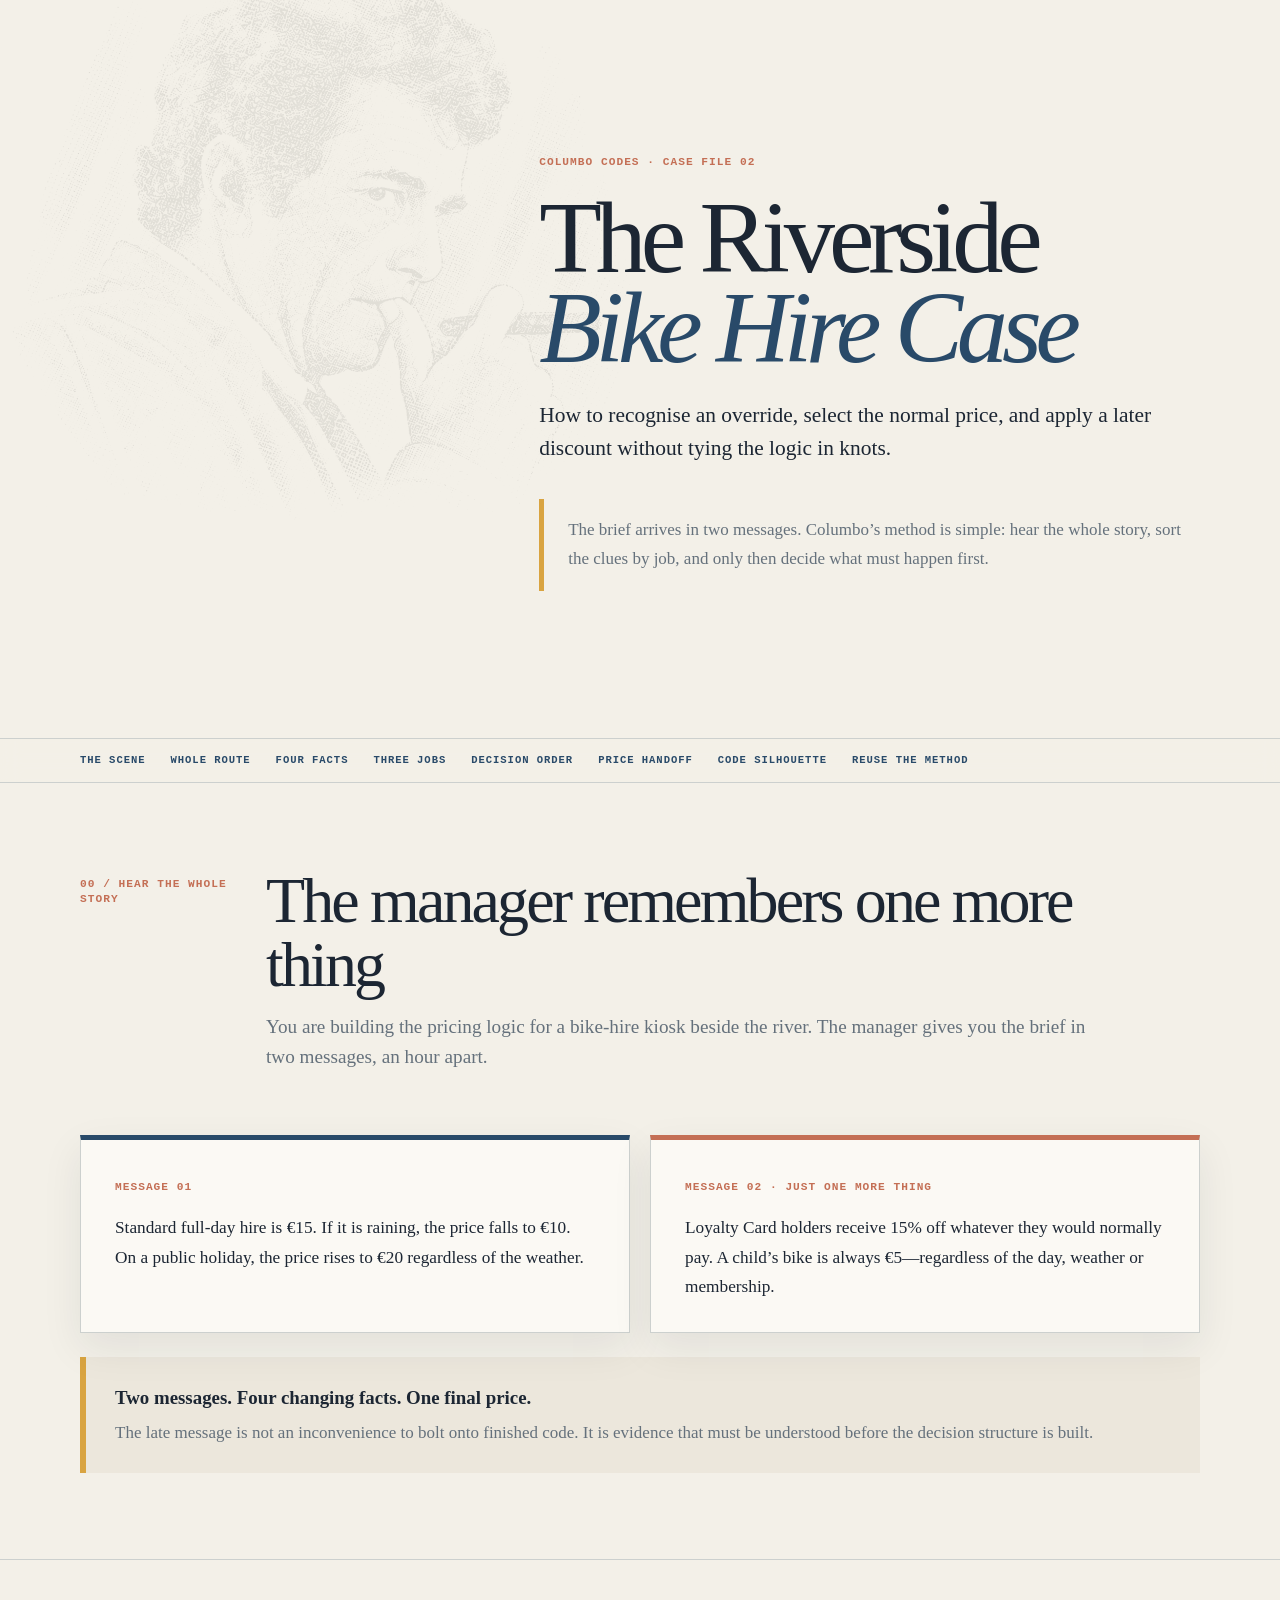
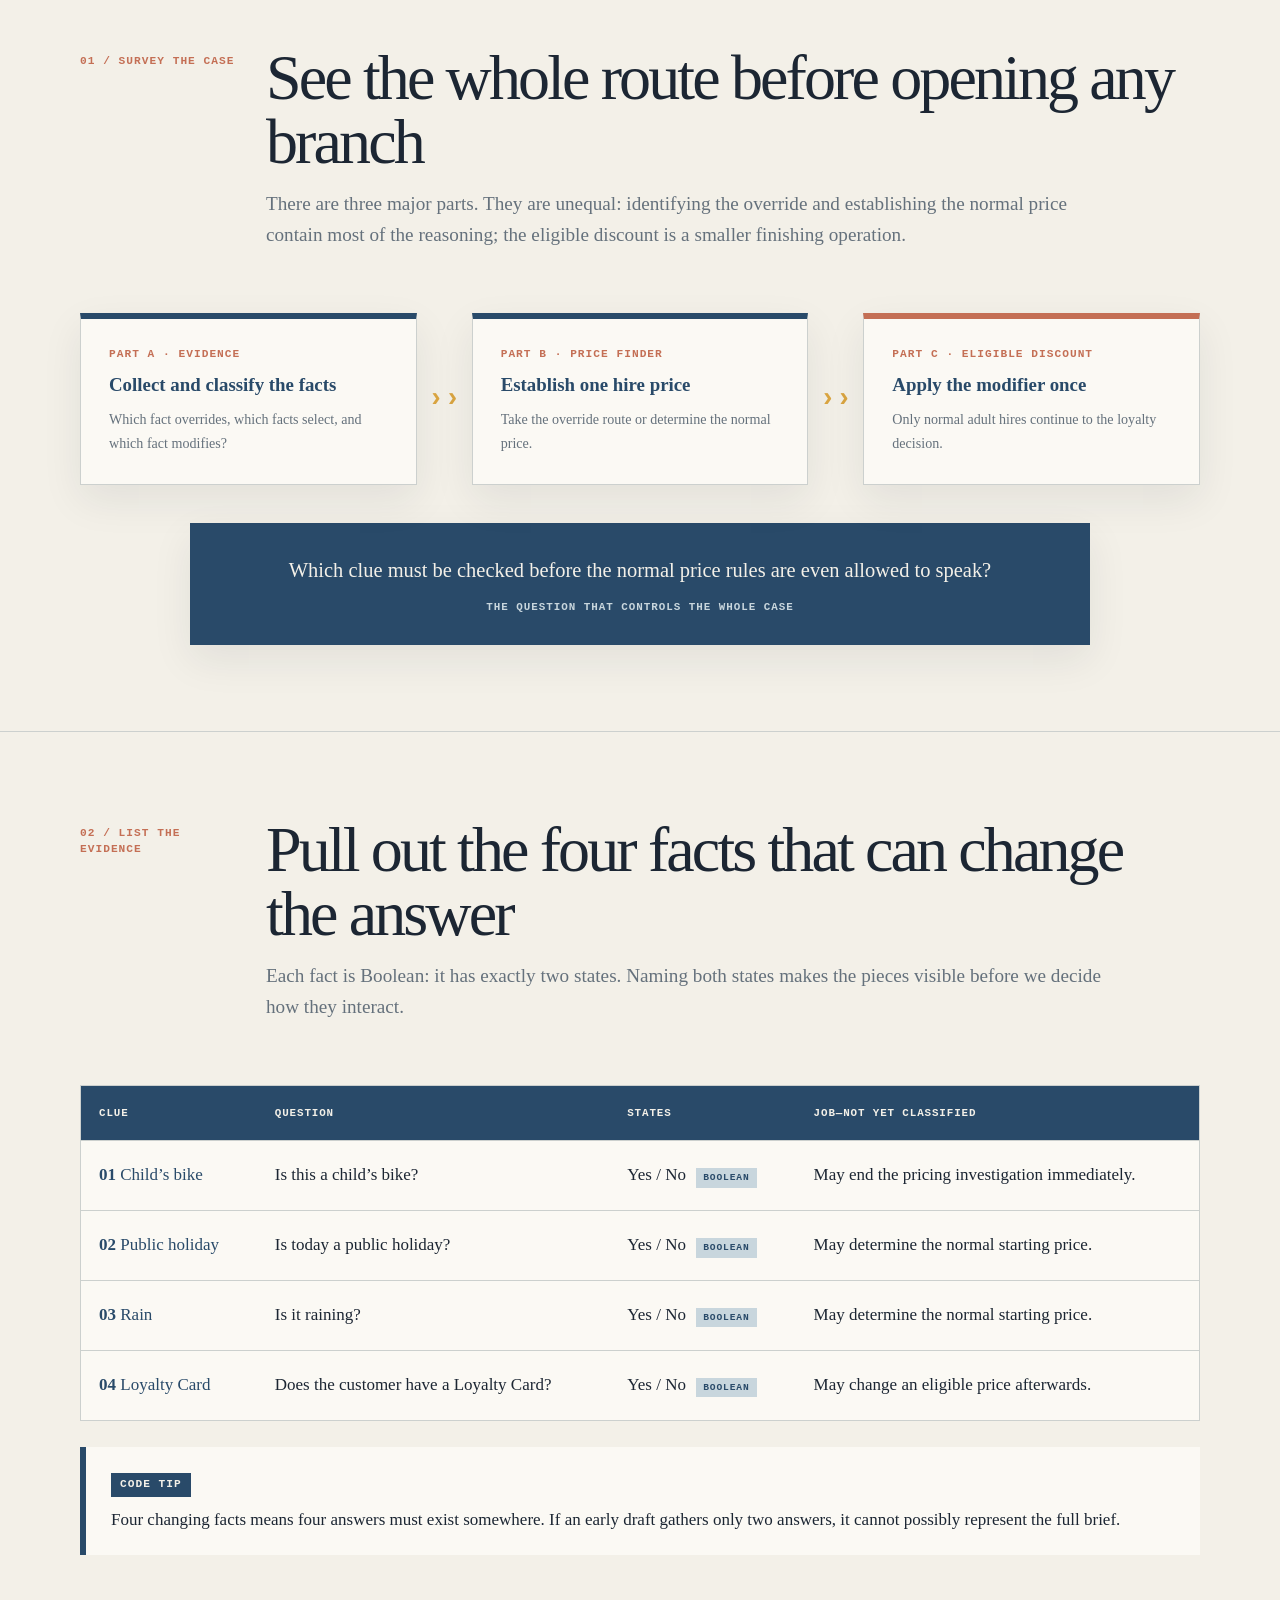
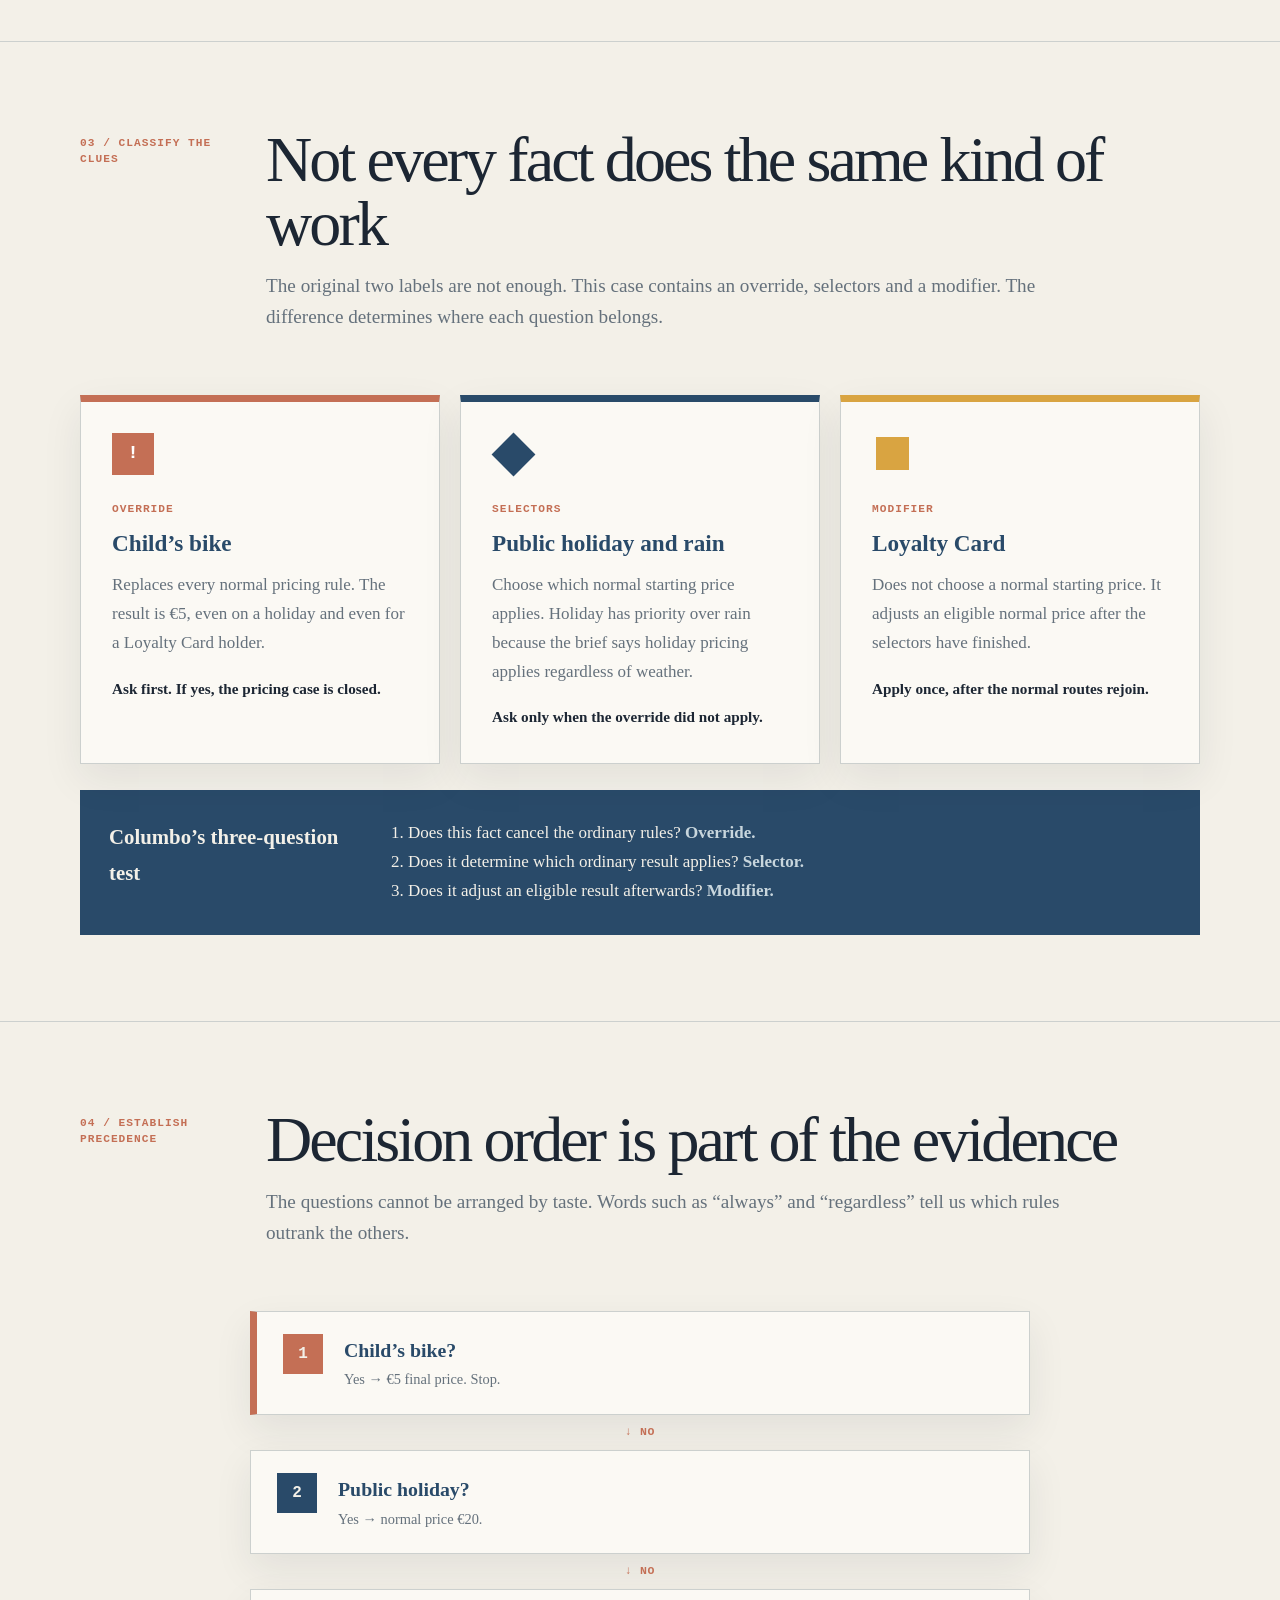
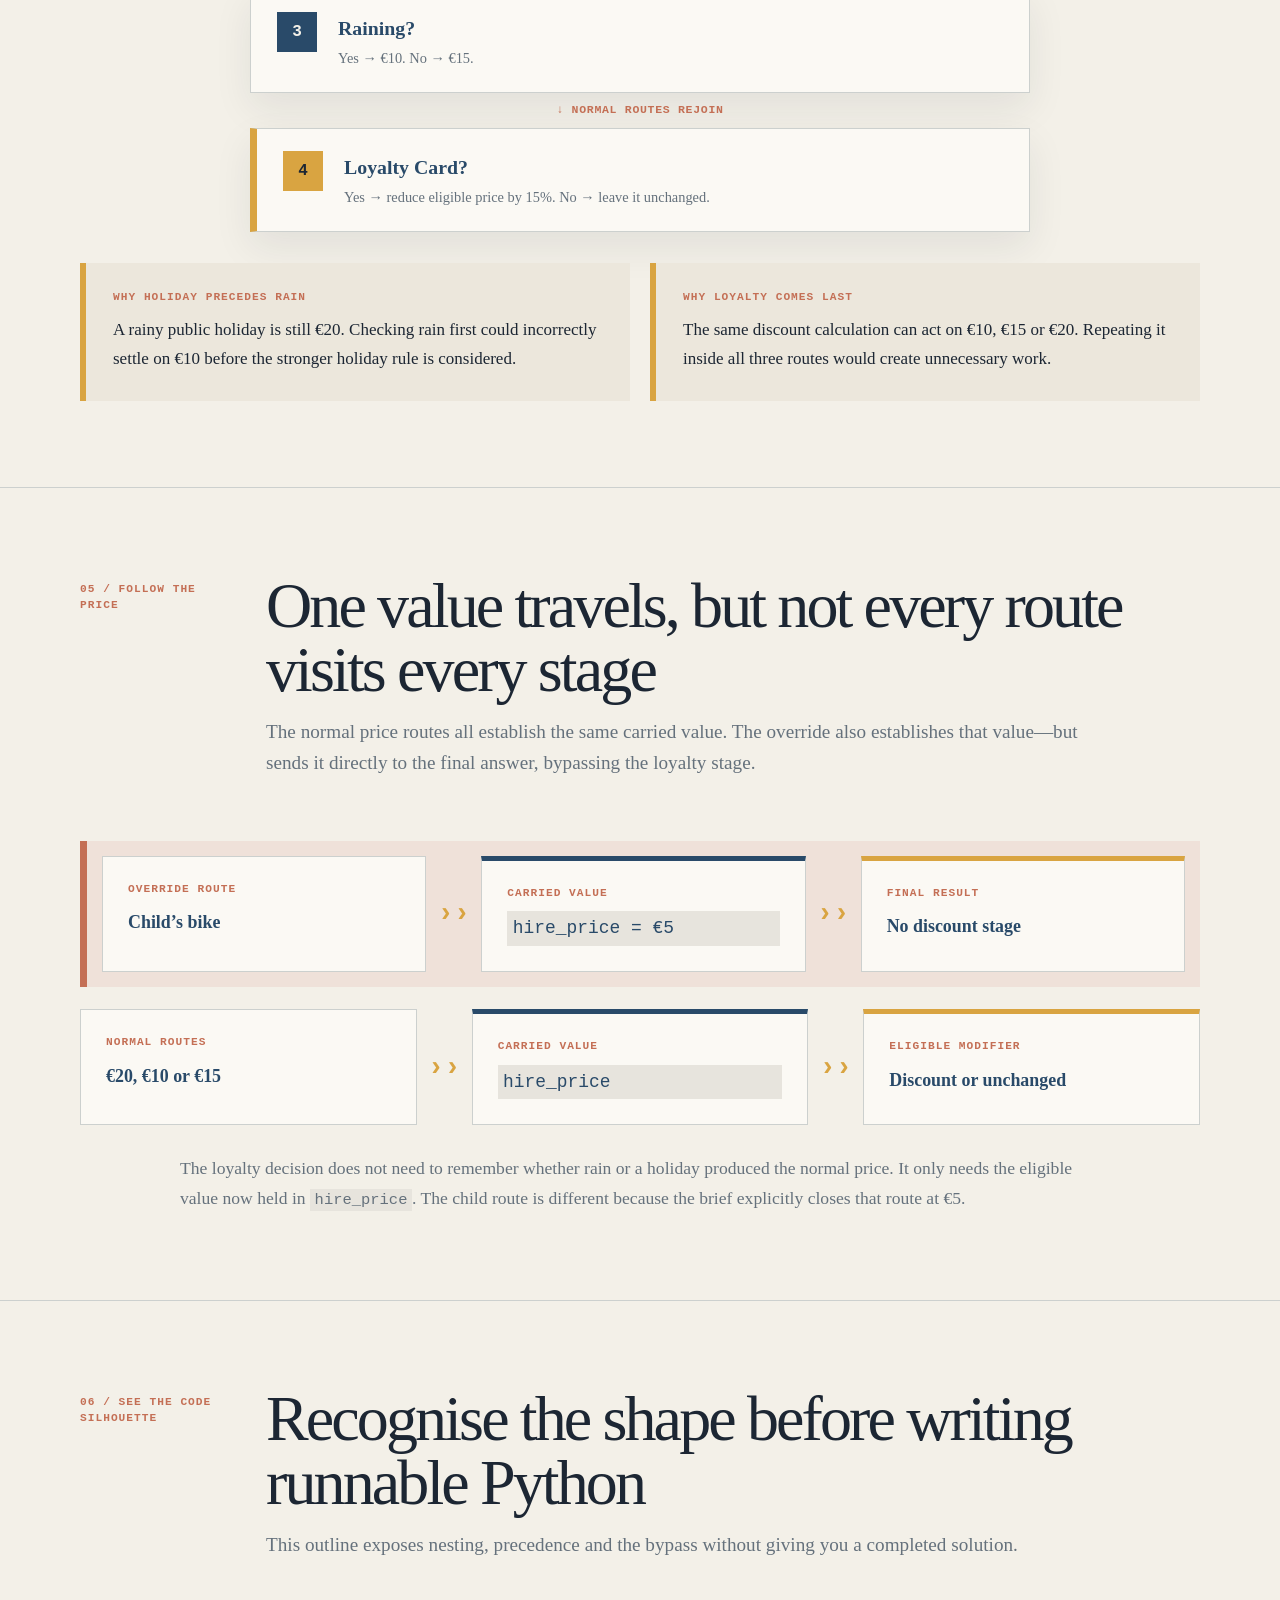
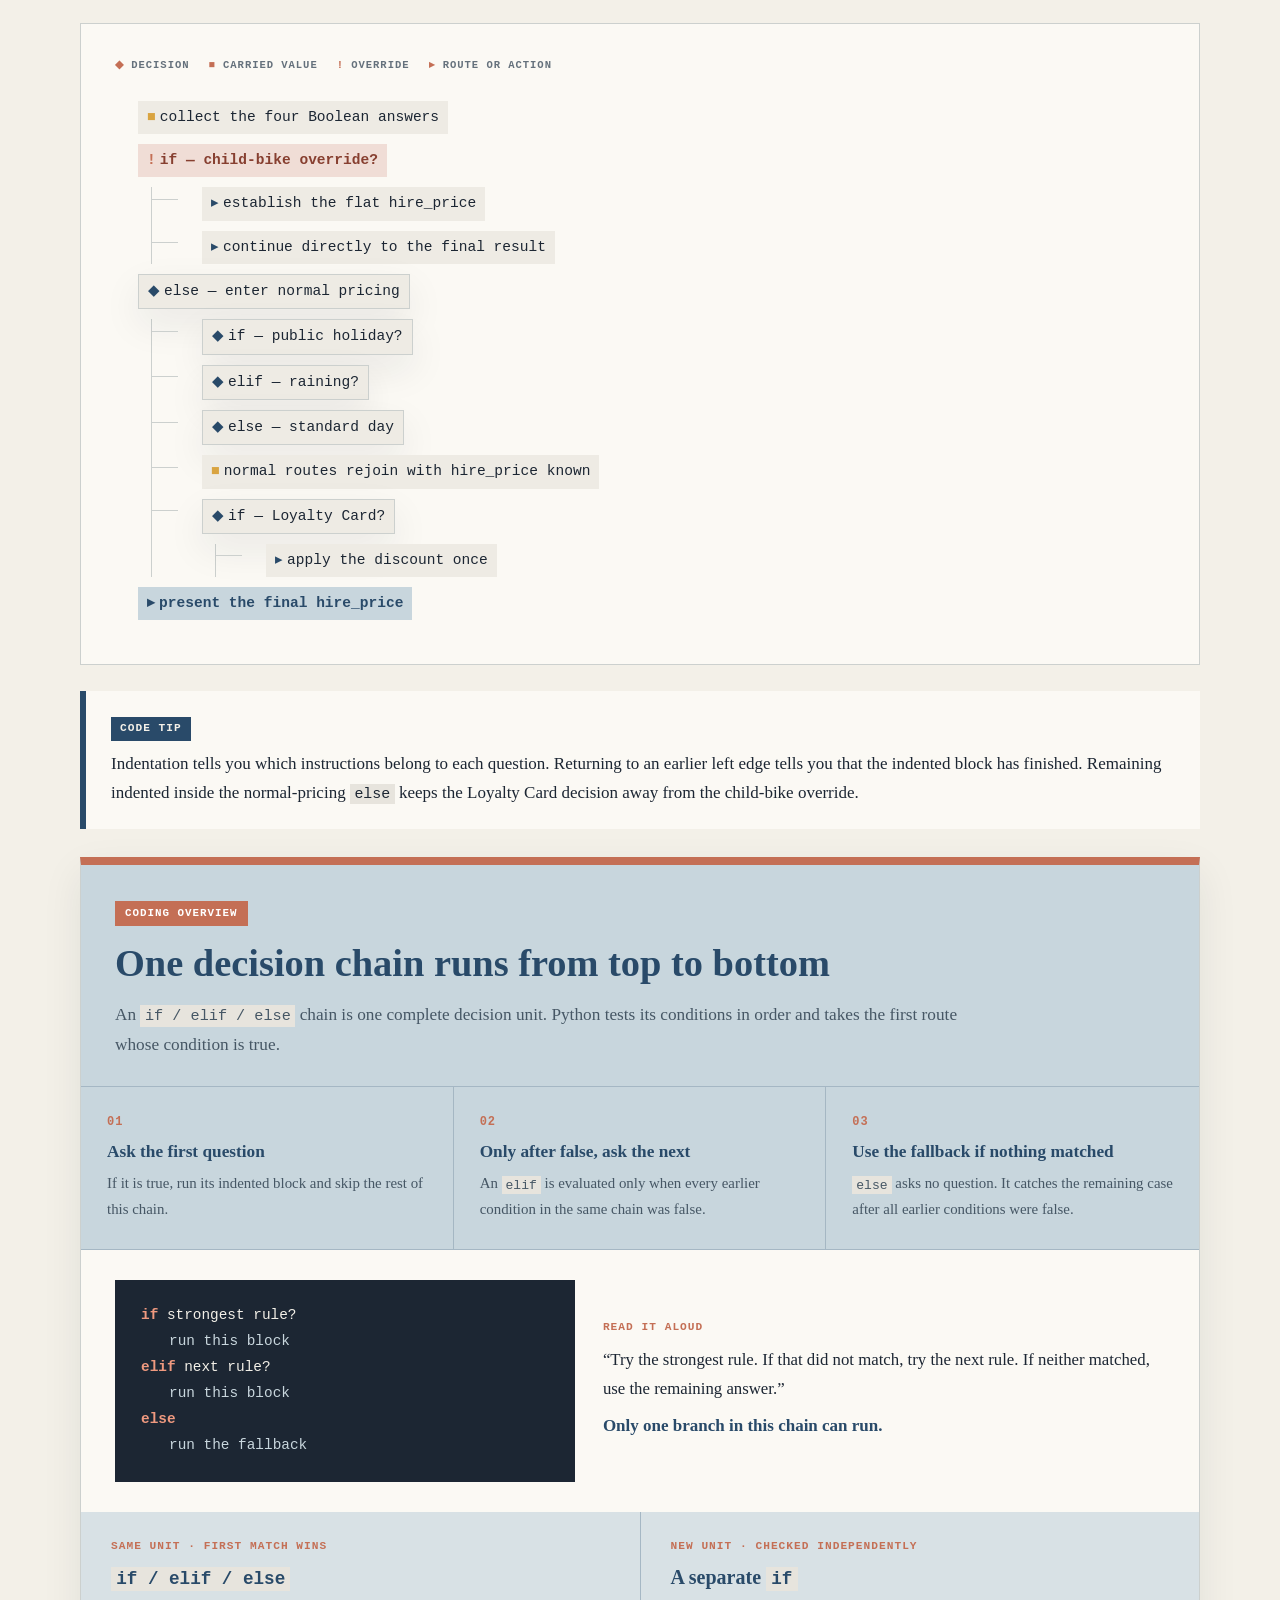
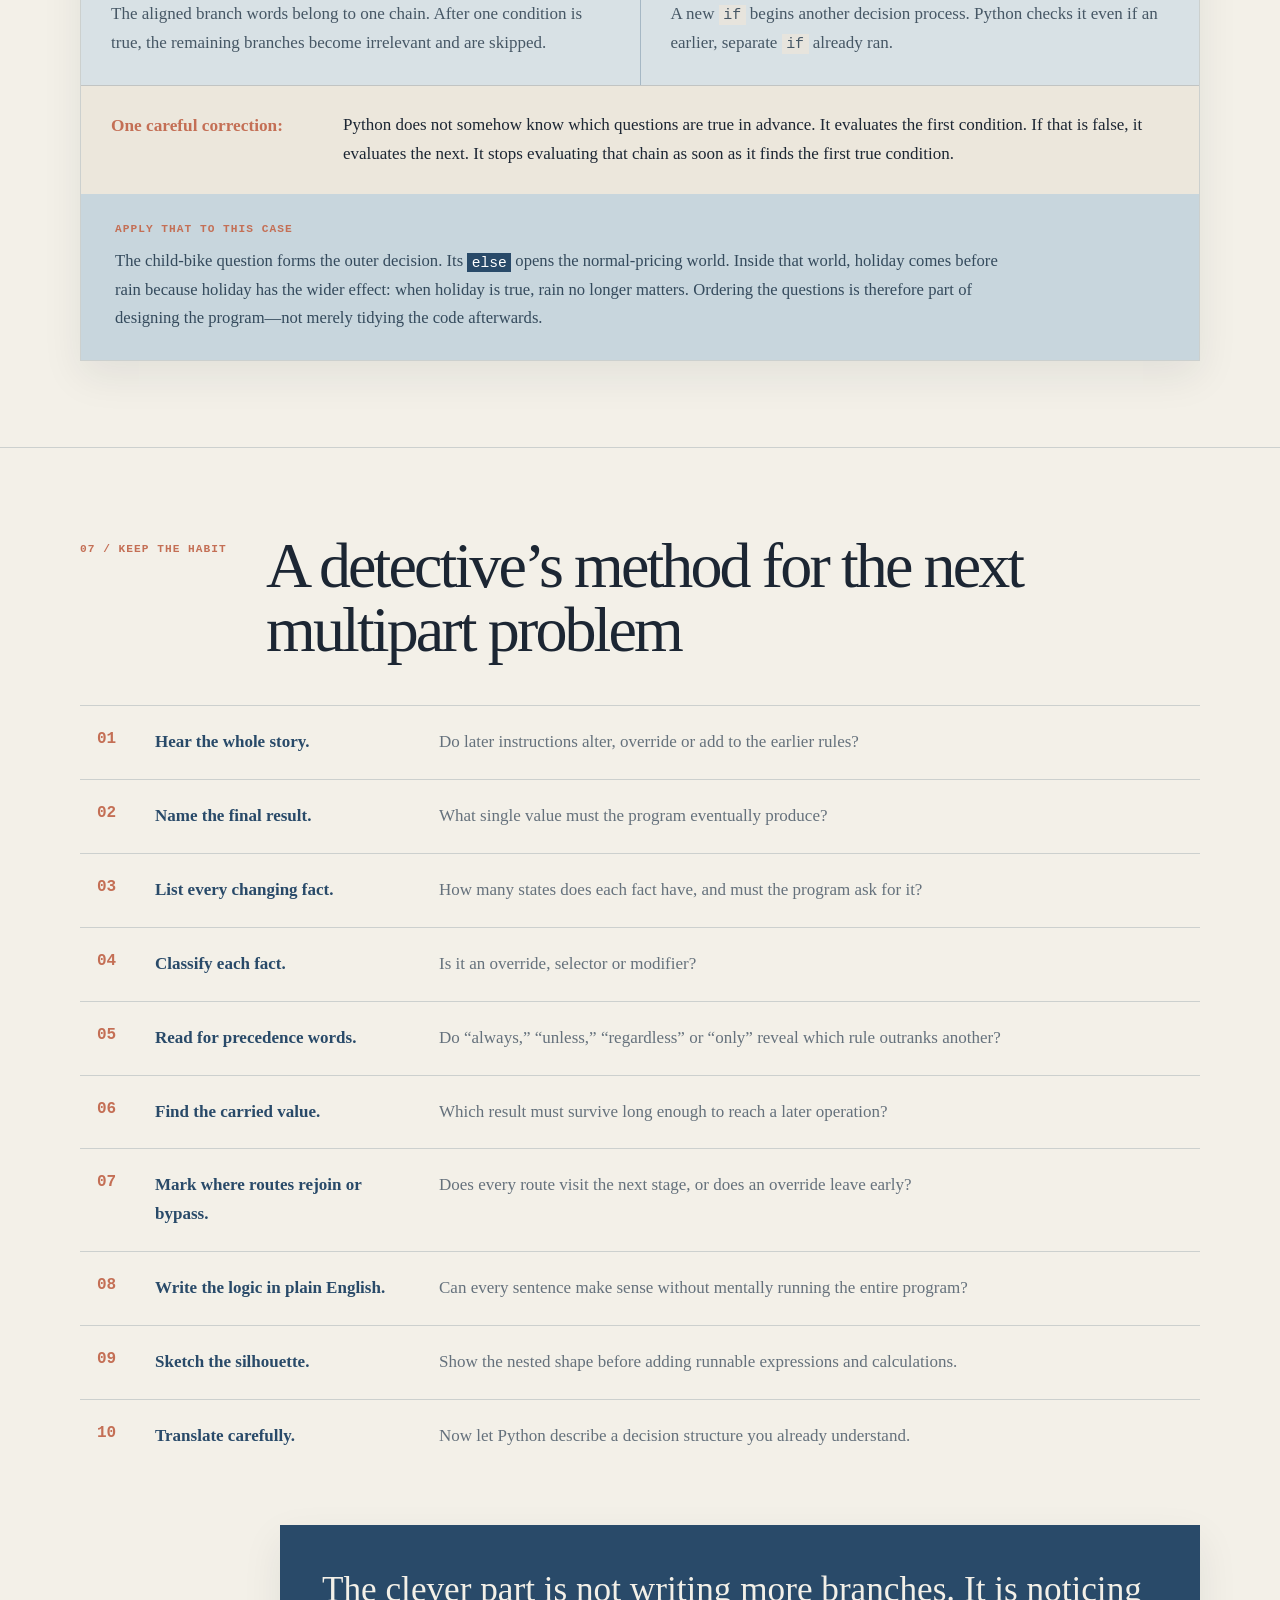
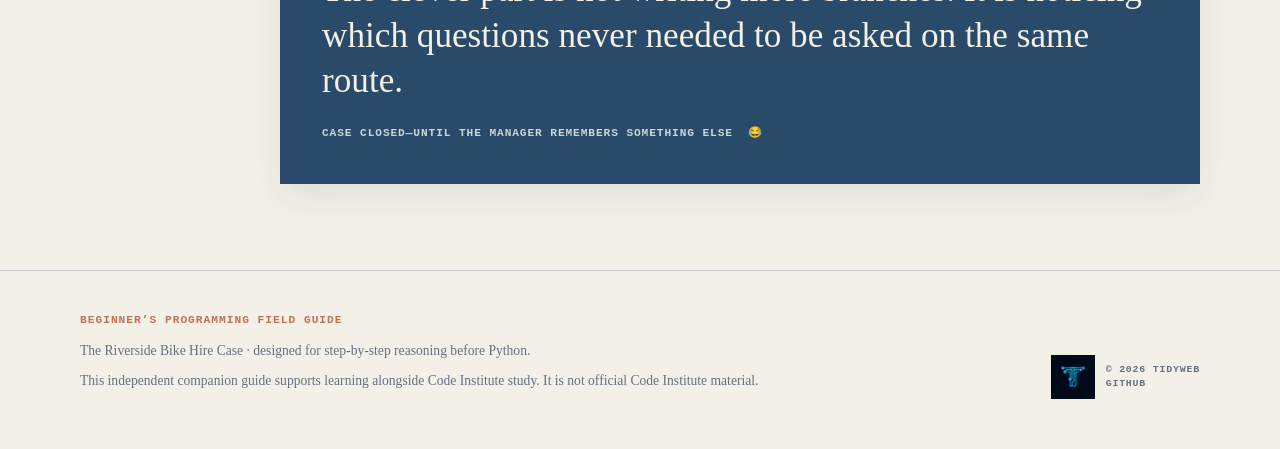
==== Bike Hire Detective Guide.html @ c90646a5 "Add Columbo Codes casebook hub and second case file" ====
<!doctype html>
<html lang="en">
<head>
  <meta charset="utf-8">
  <meta name="viewport" content="width=device-width, initial-scale=1">
  <meta name="description" content="A beginner's detective guide to planning multipart Python decisions before writing code.">
  <title>The Riverside Bike Hire Case — A Detective's Method</title>
  <link rel="stylesheet" href="assets/bike-hire-detective-guide/styles.css?v=20260717-173959">
</head>
<body>
<header class="hero">
  <a class="columbo-home" href="index.html" aria-label="Return to the Columbo Codes home page">
    <img class="columbo-watermark" src="assets/bike-hire-detective-guide/columbo-watermark.png" alt="">
  </a>
  <div class="shell hero-grid">
    <div class="hero-space" aria-hidden="true"></div>
    <div class="hero-copy">
      <div class="eyebrow">Columbo Codes · Case File 02</div>
      <h1>The Riverside <em>Bike Hire Case</em></h1>
      <p class="dek">How to recognise an override, select the normal price, and apply a later discount without tying the logic in knots.</p>
      <p class="hero-note">The brief arrives in two messages. Columbo’s method is simple: hear the whole story, sort the clues by job, and only then decide what must happen first.</p>
    </div>
  </div>
</header>

<nav class="case-nav" aria-label="Guide sections">
  <div class="shell">
    <a href="#scene">The scene</a>
    <a href="#route">Whole route</a>
    <a href="#facts">Four facts</a>
    <a href="#roles">Three jobs</a>
    <a href="#order">Decision order</a>
    <a href="#handoff">Price handoff</a>
    <a href="#silhouette">Code silhouette</a>
    <a href="#method">Reuse the method</a>
  </div>
</nav>

<main>
  <section class="section" id="scene">
    <div class="shell">
      <div class="section-head">
        <div class="kicker">00 / Hear the whole story</div>
        <div>
          <h2>The manager remembers one more thing</h2>
          <p class="lead">You are building the pricing logic for a bike-hire kiosk beside the river. The manager gives you the brief in two messages, an hour apart.</p>
        </div>
      </div>

      <div class="messages">
        <article class="message">
          <span class="message-number">Message 01</span>
          <p>Standard full-day hire is €15. If it is raining, the price falls to €10. On a public holiday, the price rises to €20 regardless of the weather.</p>
        </article>
        <article class="message sting">
          <span class="message-number">Message 02 · just one more thing</span>
          <p>Loyalty Card holders receive 15% off whatever they would normally pay. A child’s bike is always €5—regardless of the day, weather or membership.</p>
        </article>
      </div>

      <div class="scene-summary">
        <strong>Two messages. Four changing facts. One final price.</strong>
        <p>The late message is not an inconvenience to bolt onto finished code. It is evidence that must be understood before the decision structure is built.</p>
      </div>
    </div>
  </section>

  <section class="section" id="route">
    <div class="shell">
      <div class="section-head">
        <div class="kicker">01 / Survey the case</div>
        <div>
          <h2>See the whole route before opening any branch</h2>
          <p class="lead">There are three major parts. They are unequal: identifying the override and establishing the normal price contain most of the reasoning; the eligible discount is a smaller finishing operation.</p>
        </div>
      </div>

      <div class="journey" aria-label="Whole bike-hire pricing journey">
        <article>
          <span class="part">Part A · Evidence</span>
          <strong>Collect and classify the facts</strong>
          <small>Which fact overrides, which facts select, and which fact modifies?</small>
        </article>
        <div class="journey-arrow" aria-hidden="true">››</div>
        <article>
          <span class="part">Part B · Price Finder</span>
          <strong>Establish one hire price</strong>
          <small>Take the override route or determine the normal price.</small>
        </article>
        <div class="journey-arrow" aria-hidden="true">››</div>
        <article>
          <span class="part">Part C · Eligible Discount</span>
          <strong>Apply the modifier once</strong>
          <small>Only normal adult hires continue to the loyalty decision.</small>
        </article>
      </div>

      <div class="investigator-question">Which clue must be checked before the normal price rules are even allowed to speak?<small>The question that controls the whole case</small></div>
    </div>
  </section>

  <section class="section" id="facts">
    <div class="shell">
      <div class="section-head">
        <div class="kicker">02 / List the evidence</div>
        <div>
          <h2>Pull out the four facts that can change the answer</h2>
          <p class="lead">Each fact is Boolean: it has exactly two states. Naming both states makes the pieces visible before we decide how they interact.</p>
        </div>
      </div>

      <div class="facts-wrap" role="region" aria-label="Four changing bike-hire facts" tabindex="0">
        <table>
          <thead>
            <tr><th>Clue</th><th>Question</th><th>States</th><th>Job—not yet classified</th></tr>
          </thead>
          <tbody>
            <tr><td><b>01</b> Child’s bike</td><td>Is this a child’s bike?</td><td>Yes / No <span class="boolean">Boolean</span></td><td>May end the pricing investigation immediately.</td></tr>
            <tr><td><b>02</b> Public holiday</td><td>Is today a public holiday?</td><td>Yes / No <span class="boolean">Boolean</span></td><td>May determine the normal starting price.</td></tr>
            <tr><td><b>03</b> Rain</td><td>Is it raining?</td><td>Yes / No <span class="boolean">Boolean</span></td><td>May determine the normal starting price.</td></tr>
            <tr><td><b>04</b> Loyalty Card</td><td>Does the customer have a Loyalty Card?</td><td>Yes / No <span class="boolean">Boolean</span></td><td>May change an eligible price afterwards.</td></tr>
          </tbody>
        </table>
      </div>

      <div class="code-tip">
        <span>Code Tip</span>
        <p>Four changing facts means four answers must exist somewhere. If an early draft gathers only two answers, it cannot possibly represent the full brief.</p>
      </div>
    </div>
  </section>

  <section class="section" id="roles">
    <div class="shell">
      <div class="section-head">
        <div class="kicker">03 / Classify the clues</div>
        <div>
          <h2>Not every fact does the same kind of work</h2>
          <p class="lead">The original two labels are not enough. This case contains an override, selectors and a modifier. The difference determines where each question belongs.</p>
        </div>
      </div>

      <div class="role-grid">
        <article class="role-card override">
          <div class="shape" aria-hidden="true">!</div>
          <span class="role-name">Override</span>
          <h3>Child’s bike</h3>
          <p>Replaces every normal pricing rule. The result is €5, even on a holiday and even for a Loyalty Card holder.</p>
          <strong>Ask first. If yes, the pricing case is closed.</strong>
        </article>
        <article class="role-card selector">
          <div class="shape diamond" aria-hidden="true"></div>
          <span class="role-name">Selectors</span>
          <h3>Public holiday and rain</h3>
          <p>Choose which normal starting price applies. Holiday has priority over rain because the brief says holiday pricing applies regardless of weather.</p>
          <strong>Ask only when the override did not apply.</strong>
        </article>
        <article class="role-card modifier">
          <div class="shape square" aria-hidden="true"></div>
          <span class="role-name">Modifier</span>
          <h3>Loyalty Card</h3>
          <p>Does not choose a normal starting price. It adjusts an eligible normal price after the selectors have finished.</p>
          <strong>Apply once, after the normal routes rejoin.</strong>
        </article>
      </div>

      <div class="classification-test">
        <strong>Columbo’s three-question test</strong>
        <ol>
          <li>Does this fact cancel the ordinary rules? <b>Override.</b></li>
          <li>Does it determine which ordinary result applies? <b>Selector.</b></li>
          <li>Does it adjust an eligible result afterwards? <b>Modifier.</b></li>
        </ol>
      </div>
    </div>
  </section>

  <section class="section" id="order">
    <div class="shell">
      <div class="section-head">
        <div class="kicker">04 / Establish precedence</div>
        <div>
          <h2>Decision order is part of the evidence</h2>
          <p class="lead">The questions cannot be arranged by taste. Words such as “always” and “regardless” tell us which rules outrank the others.</p>
        </div>
      </div>

      <div class="precedence" aria-label="Bike-hire decision order">
        <div class="decision override-decision"><span>1</span><strong>Child’s bike?</strong><small>Yes → €5 final price. Stop.</small></div>
        <div class="down" aria-hidden="true">↓ No</div>
        <div class="decision"><span>2</span><strong>Public holiday?</strong><small>Yes → normal price €20.</small></div>
        <div class="down" aria-hidden="true">↓ No</div>
        <div class="decision"><span>3</span><strong>Raining?</strong><small>Yes → €10. No → €15.</small></div>
        <div class="down" aria-hidden="true">↓ Normal routes rejoin</div>
        <div class="decision modifier-decision"><span>4</span><strong>Loyalty Card?</strong><small>Yes → reduce eligible price by 15%. No → leave it unchanged.</small></div>
      </div>

      <div class="why-order">
        <article><span class="part">Why holiday precedes rain</span><p>A rainy public holiday is still €20. Checking rain first could incorrectly settle on €10 before the stronger holiday rule is considered.</p></article>
        <article><span class="part">Why loyalty comes last</span><p>The same discount calculation can act on €10, €15 or €20. Repeating it inside all three routes would create unnecessary work.</p></article>
      </div>
    </div>
  </section>

  <section class="section" id="handoff">
    <div class="shell">
      <div class="section-head">
        <div class="kicker">05 / Follow the price</div>
        <div>
          <h2>One value travels, but not every route visits every stage</h2>
          <p class="lead">The normal price routes all establish the same carried value. The override also establishes that value—but sends it directly to the final answer, bypassing the loyalty stage.</p>
        </div>
      </div>

      <div class="handoff-map">
        <div class="handoff-row override-row">
          <article><span class="part">Override route</span><strong>Child’s bike</strong></article>
          <div class="arrow" aria-hidden="true">››</div>
          <article class="value-box"><span class="part">Carried value</span><code>hire_price = €5</code></article>
          <div class="arrow" aria-hidden="true">››</div>
          <article class="final-box"><span class="part">Final result</span><strong>No discount stage</strong></article>
        </div>
        <div class="handoff-row">
          <article><span class="part">Normal routes</span><strong>€20, €10 or €15</strong></article>
          <div class="arrow" aria-hidden="true">››</div>
          <article class="value-box"><span class="part">Carried value</span><code>hire_price</code></article>
          <div class="arrow" aria-hidden="true">››</div>
          <article class="final-box"><span class="part">Eligible modifier</span><strong>Discount or unchanged</strong></article>
        </div>
      </div>

      <p class="handoff-explanation">The loyalty decision does not need to remember whether rain or a holiday produced the normal price. It only needs the eligible value now held in <code>hire_price</code>. The child route is different because the brief explicitly closes that route at €5.</p>
    </div>
  </section>

  <section class="section" id="silhouette">
    <div class="shell">
      <div class="section-head">
        <div class="kicker">06 / See the code silhouette</div>
        <div>
          <h2>Recognise the shape before writing runnable Python</h2>
          <p class="lead">This outline exposes nesting, precedence and the bypass without giving you a completed solution.</p>
        </div>
      </div>

      <div class="skeleton">
        <div class="legend"><span><b>◆</b> decision</span><span><b>■</b> carried value</span><span><b>!</b> override</span><span><b>▸</b> route or action</span></div>
        <ul class="tree" aria-label="Non-runnable Python decision silhouette">
          <li><span class="node value">collect the four Boolean answers</span></li>
          <li>
            <span class="node override-node">if — child-bike override?</span>
            <ul>
              <li><span class="node route">establish the flat hire_price</span></li>
              <li><span class="node route">continue directly to the final result</span></li>
            </ul>
          </li>
          <li>
            <span class="node decision">else — enter normal pricing</span>
            <ul>
              <li><span class="node decision">if — public holiday?</span></li>
              <li><span class="node decision">elif — raining?</span></li>
              <li><span class="node decision">else — standard day</span></li>
              <li><span class="node value">normal routes rejoin with hire_price known</span></li>
              <li>
                <span class="node decision">if — Loyalty Card?</span>
                <ul><li><span class="node route">apply the discount once</span></li></ul>
              </li>
            </ul>
          </li>
          <li><span class="node route final-node">present the final hire_price</span></li>
        </ul>
      </div>

      <div class="code-tip">
        <span>Code Tip</span>
        <p>Indentation tells you which instructions belong to each question. Returning to an earlier left edge tells you that the indented block has finished. Remaining indented inside the normal-pricing <code>else</code> keeps the Loyalty Card decision away from the child-bike override.</p>
      </div>

      <div class="coding-overview">
        <div class="overview-head">
          <span class="overview-label">Coding Overview</span>
          <h3>One decision chain runs from top to bottom</h3>
          <p>An <code>if / elif / else</code> chain is one complete decision unit. Python tests its conditions in order and takes the first route whose condition is true.</p>
        </div>

        <div class="chain-steps" aria-label="How Python evaluates one if elif else chain">
          <article>
            <span class="chain-number">01</span>
            <strong>Ask the first question</strong>
            <p>If it is true, run its indented block and skip the rest of this chain.</p>
          </article>
          <article>
            <span class="chain-number">02</span>
            <strong>Only after false, ask the next</strong>
            <p>An <code>elif</code> is evaluated only when every earlier condition in the same chain was false.</p>
          </article>
          <article>
            <span class="chain-number">03</span>
            <strong>Use the fallback if nothing matched</strong>
            <p><code>else</code> asks no question. It catches the remaining case after all earlier conditions were false.</p>
          </article>
        </div>

        <div class="chain-demo">
          <div class="chain-code" aria-label="A non-runnable if elif else silhouette">
            <div><b>if</b> strongest rule?</div>
            <div class="indent">run this block</div>
            <div><b>elif</b> next rule?</div>
            <div class="indent">run this block</div>
            <div><b>else</b></div>
            <div class="indent">run the fallback</div>
          </div>
          <div class="chain-reading">
            <span class="part">Read it aloud</span>
            <p>“Try the strongest rule. If that did not match, try the next rule. If neither matched, use the remaining answer.”</p>
            <strong>Only one branch in this chain can run.</strong>
          </div>
        </div>

        <div class="process-compare">
          <article>
            <span class="part">Same unit · first match wins</span>
            <h4><code>if / elif / else</code></h4>
            <p>The aligned branch words belong to one chain. After one condition is true, the remaining branches become irrelevant and are skipped.</p>
          </article>
          <article>
            <span class="part">New unit · checked independently</span>
            <h4>A separate <code>if</code></h4>
            <p>A new <code>if</code> begins another decision process. Python checks it even if an earlier, separate <code>if</code> already ran.</p>
          </article>
        </div>

        <div class="precision-note">
          <strong>One careful correction:</strong>
          <p>Python does not somehow know which questions are true in advance. It evaluates the first condition. If that is false, it evaluates the next. It stops evaluating that chain as soon as it finds the first true condition.</p>
        </div>

        <div class="case-application">
          <span class="part">Apply that to this case</span>
          <p>The child-bike question forms the outer decision. Its <code>else</code> opens the normal-pricing world. Inside that world, holiday comes before rain because holiday has the wider effect: when holiday is true, rain no longer matters. Ordering the questions is therefore part of designing the program—not merely tidying the code afterwards.</p>
        </div>
      </div>
    </div>
  </section>

  <section class="section" id="method">
    <div class="shell">
      <div class="section-head">
        <div class="kicker">07 / Keep the habit</div>
        <h2>A detective’s method for the next multipart problem</h2>
      </div>

      <ol class="planning-sheet">
        <li><strong>Hear the whole story.</strong><span>Do later instructions alter, override or add to the earlier rules?</span></li>
        <li><strong>Name the final result.</strong><span>What single value must the program eventually produce?</span></li>
        <li><strong>List every changing fact.</strong><span>How many states does each fact have, and must the program ask for it?</span></li>
        <li><strong>Classify each fact.</strong><span>Is it an override, selector or modifier?</span></li>
        <li><strong>Read for precedence words.</strong><span>Do “always,” “unless,” “regardless” or “only” reveal which rule outranks another?</span></li>
        <li><strong>Find the carried value.</strong><span>Which result must survive long enough to reach a later operation?</span></li>
        <li><strong>Mark where routes rejoin or bypass.</strong><span>Does every route visit the next stage, or does an override leave early?</span></li>
        <li><strong>Write the logic in plain English.</strong><span>Can every sentence make sense without mentally running the entire program?</span></li>
        <li><strong>Sketch the silhouette.</strong><span>Show the nested shape before adding runnable expressions and calculations.</span></li>
        <li><strong>Translate carefully.</strong><span>Now let Python describe a decision structure you already understand.</span></li>
      </ol>

      <blockquote class="closing-quote">The clever part is not writing more branches. It is noticing which questions never needed to be asked on the same route.<small>Case closed—until the manager remembers something else&nbsp;&nbsp;😂</small></blockquote>
    </div>
  </section>
</main>

<footer class="footer">
  <div class="shell footer-grid">
    <div>
      <span class="part">Beginner’s Programming Field Guide</span>
      <p>The Riverside Bike Hire Case · designed for step-by-step reasoning before Python.</p>
      <p>This independent companion guide supports learning alongside Code Institute study. It is not official Code Institute material.</p>
    </div>
    <a class="tidyweb" href="https://github.com/TidyWeb/" target="_blank" rel="noopener">
      <img src="assets/bike-hire-detective-guide/tidyweb_logo.png" width="44" height="44" alt="TidyWeb logo">
      <span>© 2026 TidyWeb<br>GitHub</span>
    </a>
  </div>
</footer>
</body>
</html>
---- assets/bike-hire-detective-guide/styles.css ----
:root{
  --paper:#f3f0e8;
  --panel:#fbf9f4;
  --ink:#1c2633;
  --blue:#294a69;
  --relief:#c8d6dd;
  --apricot:#c46f55;
  --gold:#d9a441;
  --muted:#65717c;
  --line:#ccd0ce;
  --mono:ui-monospace,SFMono-Regular,Menlo,Consolas,monospace;
  --serif:Georgia,"Times New Roman",serif;
  --shadow:0 15px 38px rgba(28,38,51,.08);
}
*{box-sizing:border-box}
html{scroll-behavior:smooth}
body{margin:0;background:var(--paper);color:var(--ink);font:17px/1.7 var(--serif)}
.shell{width:min(1120px,calc(100% - 40px));margin:auto}
.hero{position:relative;min-height:82vh;overflow:hidden;border-bottom:1px solid var(--line)}
.hero-grid{display:grid;grid-template-columns:.82fr 1.18fr;align-items:center;min-height:82vh}
.columbo-home{position:absolute;top:-5%;left:-4%;width:min(58vw,820px);opacity:.135;mix-blend-mode:multiply}
.columbo-watermark{display:block;width:100%;user-select:none}
.columbo-home:focus-visible{outline:3px solid var(--gold);outline-offset:5px}
.hero-copy{position:relative;z-index:1;padding:78px 0 70px}
.eyebrow,.part,.kicker,.message-number,.role-name,.code-tip>span,.legend,.boolean{font:700 .7rem/1.4 var(--mono);letter-spacing:.09em;text-transform:uppercase}
.eyebrow,.kicker,.message-number{color:var(--apricot)}
h1{margin:22px 0 26px;font:500 clamp(4rem,8vw,7.7rem)/.88 var(--serif);letter-spacing:-.06em}
h1 em{display:block;color:var(--blue);font-weight:400}
.dek{max-width:760px;margin:0;font-size:1.34rem;line-height:1.55}
.hero-note{max-width:780px;margin:34px 0 0;padding:17px 0 17px 24px;border-left:5px solid var(--gold);color:var(--muted)}
.case-nav{position:sticky;top:0;z-index:20;overflow-x:auto;border-bottom:1px solid var(--line);background:rgba(243,240,232,.96);backdrop-filter:blur(10px)}
.case-nav .shell{display:flex;gap:25px;padding:15px 0;white-space:nowrap}
.case-nav a{color:var(--blue);font:700 .66rem/1.2 var(--mono);letter-spacing:.09em;text-decoration:none;text-transform:uppercase}
.section{padding:86px 0;border-bottom:1px solid var(--line)}
.section-head{display:grid;grid-template-columns:160px minmax(0,1fr);gap:26px;margin-bottom:43px}
.kicker{padding-top:8px}
h2{margin:0;color:var(--ink);font:500 clamp(2.4rem,5vw,4.7rem)/1 var(--serif);letter-spacing:-.045em}
h3{margin:0;color:var(--blue);font:700 1.45rem/1.25 var(--serif)}
p{margin:0 0 1em}
.lead{max-width:850px;margin-top:15px;color:var(--muted);font-size:1.2rem;line-height:1.6}
.messages{display:grid;grid-template-columns:1fr 1fr;gap:20px}
.message{padding:31px 34px;border:1px solid var(--line);border-top:5px solid var(--blue);background:var(--panel);box-shadow:var(--shadow)}
.message.sting{border-top-color:var(--apricot)}
.message p{margin:13px 0 0;font-size:1.08rem}
.scene-summary{margin-top:24px;padding:25px 29px;border-left:6px solid var(--gold);background:#ece7dc}
.scene-summary strong{font-size:1.18rem}
.scene-summary p{margin:5px 0 0;color:var(--muted)}
.journey{display:grid;grid-template-columns:1fr 55px 1fr 55px 1fr;align-items:stretch}
.journey article{padding:28px;border:1px solid var(--line);border-top:6px solid var(--blue);background:var(--panel);box-shadow:var(--shadow)}
.journey article:last-child{border-top-color:var(--apricot)}
.part{display:block;margin-bottom:10px;color:var(--apricot)}
.journey strong{display:block;color:var(--blue);font-size:1.18rem;line-height:1.3}
.journey small{display:block;margin-top:11px;color:var(--muted);font-size:.88rem}
.journey-arrow,.arrow{display:grid;place-items:center;color:var(--gold);font:700 1.7rem/1 var(--mono)}
.investigator-question{max-width:900px;margin:38px auto 0;padding:30px;text-align:center;background:var(--blue);color:var(--paper);font-size:1.28rem;box-shadow:var(--shadow)}
.investigator-question small{display:block;margin-top:12px;color:var(--relief);font:700 .68rem/1.4 var(--mono);letter-spacing:.09em;text-transform:uppercase}
.facts-wrap{overflow-x:auto;border:1px solid var(--line);background:var(--panel)}
table{width:100%;min-width:850px;border-collapse:collapse}
th,td{padding:20px 18px;border-bottom:1px solid var(--line);text-align:left;vertical-align:top}
th{background:var(--blue);color:var(--paper);font:700 .68rem/1.35 var(--mono);letter-spacing:.08em;text-transform:uppercase}
tbody tr:last-child td{border-bottom:0}
td:first-child{color:var(--blue)}
.boolean{display:inline-block;margin-left:6px;padding:3px 7px;background:var(--relief);color:var(--blue);font-size:.6rem}
.code-tip{margin-top:26px;padding:21px 25px;border-left:6px solid var(--blue);background:var(--panel);break-inside:avoid}
.code-tip>span{display:inline-block;margin-bottom:9px;padding:4px 9px;background:var(--blue);color:var(--paper)}
.code-tip p:last-child{margin-bottom:0}
.coding-overview{margin-top:28px;border:1px solid var(--line);border-top:8px solid var(--apricot);background:var(--relief);box-shadow:var(--shadow)}
.overview-head{padding:32px 34px 27px}
.overview-label{display:inline-block;margin-bottom:13px;padding:5px 10px;background:var(--apricot);color:white;font:700 .68rem/1.4 var(--mono);letter-spacing:.09em;text-transform:uppercase}
.overview-head h3{font-size:clamp(1.8rem,3vw,2.7rem)}
.overview-head p{max-width:850px;margin:13px 0 0;color:#465765;font-size:1.08rem}
.chain-steps{display:grid;grid-template-columns:repeat(3,1fr);border-top:1px solid rgba(41,74,105,.22);border-bottom:1px solid rgba(41,74,105,.22)}
.chain-steps article{padding:27px 26px;border-right:1px solid rgba(41,74,105,.22)}
.chain-steps article:last-child{border-right:0}
.chain-number{display:block;margin-bottom:9px;color:var(--apricot);font:700 .75rem/1.4 var(--mono);letter-spacing:.08em}
.chain-steps strong{display:block;color:var(--blue);font-size:1.08rem;line-height:1.35}
.chain-steps p{margin:8px 0 0;color:#465765;font-size:.93rem}
.chain-demo{display:grid;grid-template-columns:.9fr 1.1fr;gap:28px;padding:30px 34px;background:var(--panel)}
.chain-code{padding:23px 26px;background:var(--ink);color:var(--paper);font:500 .9rem/1.8 var(--mono)}
.chain-code b{color:#ef997f}
.chain-code .indent{padding-left:28px;color:var(--relief)}
.chain-reading{align-self:center}
.chain-reading p{margin:0 0 9px;font-size:1.05rem}
.chain-reading strong{color:var(--blue)}
.process-compare{display:grid;grid-template-columns:1fr 1fr;gap:1px;background:rgba(41,74,105,.22)}
.process-compare article{padding:27px 30px;background:#d8e1e5}
.process-compare h4{margin:3px 0 9px;color:var(--blue);font:700 1.25rem/1.3 var(--serif)}
.process-compare p{margin:0;color:#465765}
.precision-note{display:grid;grid-template-columns:210px 1fr;gap:22px;padding:25px 30px;border-top:1px solid rgba(41,74,105,.22);background:#ece7dc}
.precision-note strong{color:var(--apricot);font-size:1.08rem}
.precision-note p{margin:0}
.case-application{padding:28px 34px;background:var(--relief);color:var(--ink)}
.case-application .part{color:var(--apricot)}
.case-application p{max-width:900px;margin:0;color:#344a5c;font-size:1.04rem}
.case-application code{background:var(--blue);color:#fff}
.role-grid{display:grid;grid-template-columns:repeat(3,1fr);gap:20px}
.role-card{position:relative;padding:31px;border:1px solid var(--line);background:var(--panel);box-shadow:var(--shadow)}
.role-card.override{border-top:7px solid var(--apricot)}
.role-card.selector{border-top:7px solid var(--blue)}
.role-card.modifier{border-top:7px solid var(--gold)}
.shape{display:grid;place-items:center;width:42px;height:42px;margin-bottom:18px;background:var(--apricot);color:white;font:700 1.2rem/1 var(--mono)}
.shape.diamond{width:31px;height:31px;margin:6px 0 23px 6px;background:var(--blue);transform:rotate(45deg)}
.shape.square{width:33px;height:33px;margin:4px 0 23px 4px;background:var(--gold)}
.role-name{color:var(--apricot)}
.role-card h3{margin:7px 0 13px}
.role-card p{color:var(--muted)}
.role-card strong{font-size:.95rem}
.classification-test{display:grid;grid-template-columns:250px 1fr;gap:25px;margin-top:26px;padding:29px;background:var(--blue);color:var(--paper)}
.classification-test strong{font-size:1.3rem}
.classification-test ol{margin:0;padding-left:24px}
.classification-test b{color:var(--relief)}
.precedence{max-width:780px;margin:auto}
.decision{display:grid;grid-template-columns:46px 1fr;gap:0 15px;padding:22px 26px;border:1px solid var(--line);background:var(--panel);box-shadow:var(--shadow)}
.decision span{grid-row:1/3;display:grid;place-items:center;width:40px;height:40px;background:var(--blue);color:var(--paper);font:700 1rem/1 var(--mono)}
.decision strong{color:var(--blue);font-size:1.24rem}
.decision small{color:var(--muted);font-size:.9rem}
.override-decision{border-left:7px solid var(--apricot)}
.override-decision span{background:var(--apricot)}
.modifier-decision{border-left:7px solid var(--gold)}
.modifier-decision span{background:var(--gold);color:var(--ink)}
.down{padding:10px 0;text-align:center;color:var(--apricot);font:700 .72rem/1.3 var(--mono);letter-spacing:.06em;text-transform:uppercase}
.why-order{display:grid;grid-template-columns:1fr 1fr;gap:20px;margin-top:31px}
.why-order article{padding:27px;border-left:6px solid var(--gold);background:#ece7dc}
.why-order p{margin:0}
.handoff-map{display:grid;gap:22px}
.handoff-row{display:grid;grid-template-columns:1fr 55px 1fr 55px 1fr;align-items:stretch}
.handoff-row article{padding:25px;border:1px solid var(--line);background:var(--panel)}
.handoff-row strong,.handoff-row code{display:block;color:var(--blue);font-size:1.12rem}
.handoff-row code{font-family:var(--mono)}
.override-row{padding:15px;border-left:7px solid var(--apricot);background:#efe1d9}
.value-box{border-top:5px solid var(--blue)!important}
.final-box{border-top:5px solid var(--gold)!important}
.handoff-explanation{max-width:920px;margin:29px auto 0;color:var(--muted);font-size:1.1rem}
code{padding:.12em .3em;background:#e7e4dd;font-family:var(--mono);font-size:.88em}
.skeleton{padding:34px;border:1px solid var(--line);background:var(--panel)}
.legend{display:flex;flex-wrap:wrap;gap:19px;margin-bottom:28px;color:var(--muted);font-size:.66rem}
.legend b{color:var(--apricot)}
.tree{margin:0;padding:0;list-style:none;font:500 .91rem/1.6 var(--mono)}
.tree ul{margin-left:13px;padding-left:27px;border-left:1px solid var(--line);list-style:none}
.tree li{position:relative;margin:10px 0;padding-left:23px}
.tree ul>li::before{content:"";position:absolute;top:.8em;left:-27px;width:26px;border-top:1px solid var(--line)}
.node{display:inline-block;padding:5px 9px;background:#eeebe4}
.node::before{margin-right:4px;color:var(--blue)}
.node.decision::before{content:"◆"}
.node.value::before{content:"■";color:var(--gold)}
.node.route::before{content:"▸"}
.node.override-node{background:#f0ddd6;color:#873f30;font-weight:700}
.node.override-node::before{content:"!";color:var(--apricot)}
.node.final-node{background:var(--relief);color:var(--blue);font-weight:700}
.planning-sheet{margin:0;padding:0;counter-reset:step;list-style:none}
.planning-sheet li{position:relative;display:grid;grid-template-columns:260px 1fr;gap:24px;padding:22px 20px 22px 75px;border-top:1px solid var(--line);counter-increment:step}
.planning-sheet li::before{content:counter(step,decimal-leading-zero);position:absolute;top:22px;left:17px;color:var(--apricot);font:700 1rem/1.4 var(--mono)}
.planning-sheet strong{color:var(--blue)}
.planning-sheet span{color:var(--muted)}
.closing-quote{max-width:920px;margin:52px 0 0 auto;padding:42px;background:var(--blue);color:var(--paper);font-size:clamp(1.45rem,3vw,2.2rem);line-height:1.3;box-shadow:var(--shadow)}
.closing-quote small{display:block;margin-top:22px;color:var(--relief);font:700 .7rem/1.4 var(--mono);letter-spacing:.08em;text-transform:uppercase}
.footer{padding:42px 0 55px;color:var(--muted);font-size:.85rem}
.footer-grid{display:grid;grid-template-columns:1fr auto;align-items:end;gap:35px}
.footer p{margin:0 0 7px}
.tidyweb{display:inline-flex;align-items:center;gap:11px;color:var(--muted);font:700 .62rem/1.35 var(--mono);letter-spacing:.08em;text-decoration:none;text-transform:uppercase}
.tidyweb:hover{color:var(--blue)}
.tidyweb img{width:44px;height:44px;object-fit:contain}
@media(max-width:820px){
  .hero,.hero-grid{min-height:auto}.hero-grid{grid-template-columns:1fr}.hero-space{display:none}
  .columbo-home{top:-2%;left:-30%;width:105vw;opacity:.075}.hero-copy{padding:190px 0 62px}
  .section-head{grid-template-columns:1fr;gap:10px}.kicker{padding-top:0}
  .messages,.role-grid,.why-order{grid-template-columns:1fr}
  .journey,.handoff-row{grid-template-columns:1fr}
  .journey-arrow,.arrow{min-height:45px;transform:rotate(90deg)}
  .classification-test{grid-template-columns:1fr}
  .chain-steps,.chain-demo,.process-compare,.precision-note{grid-template-columns:1fr}
  .chain-steps article{border-right:0;border-bottom:1px solid rgba(41,74,105,.22)}
  .chain-steps article:last-child{border-bottom:0}
  .planning-sheet li{grid-template-columns:1fr;gap:6px}
  .footer-grid{grid-template-columns:1fr;align-items:start}
}
@media(max-width:480px){
  .shell{width:min(100% - 28px,1120px)}h1{font-size:3.45rem}
  .hero-copy{padding-top:160px}.section{padding:64px 0}
  .message,.role-card,.skeleton{padding:23px}
  .overview-head,.chain-demo,.case-application{padding:24px}
  .process-compare article,.precision-note{padding:23px}
  .decision{padding:19px 17px}.decision strong{font-size:1.08rem}
  .planning-sheet li{padding-left:59px}
  .tree{font-size:.77rem}.closing-quote{padding:30px}
}
@media print{
  body{background:#fff}.case-nav{display:none}.hero,.hero-grid{min-height:auto}.hero-copy{padding:45px 0}
  .columbo-home{opacity:.06}.section{padding:44px 0}.role-card,.decision,.skeleton,.closing-quote,.message{break-inside:avoid}
}
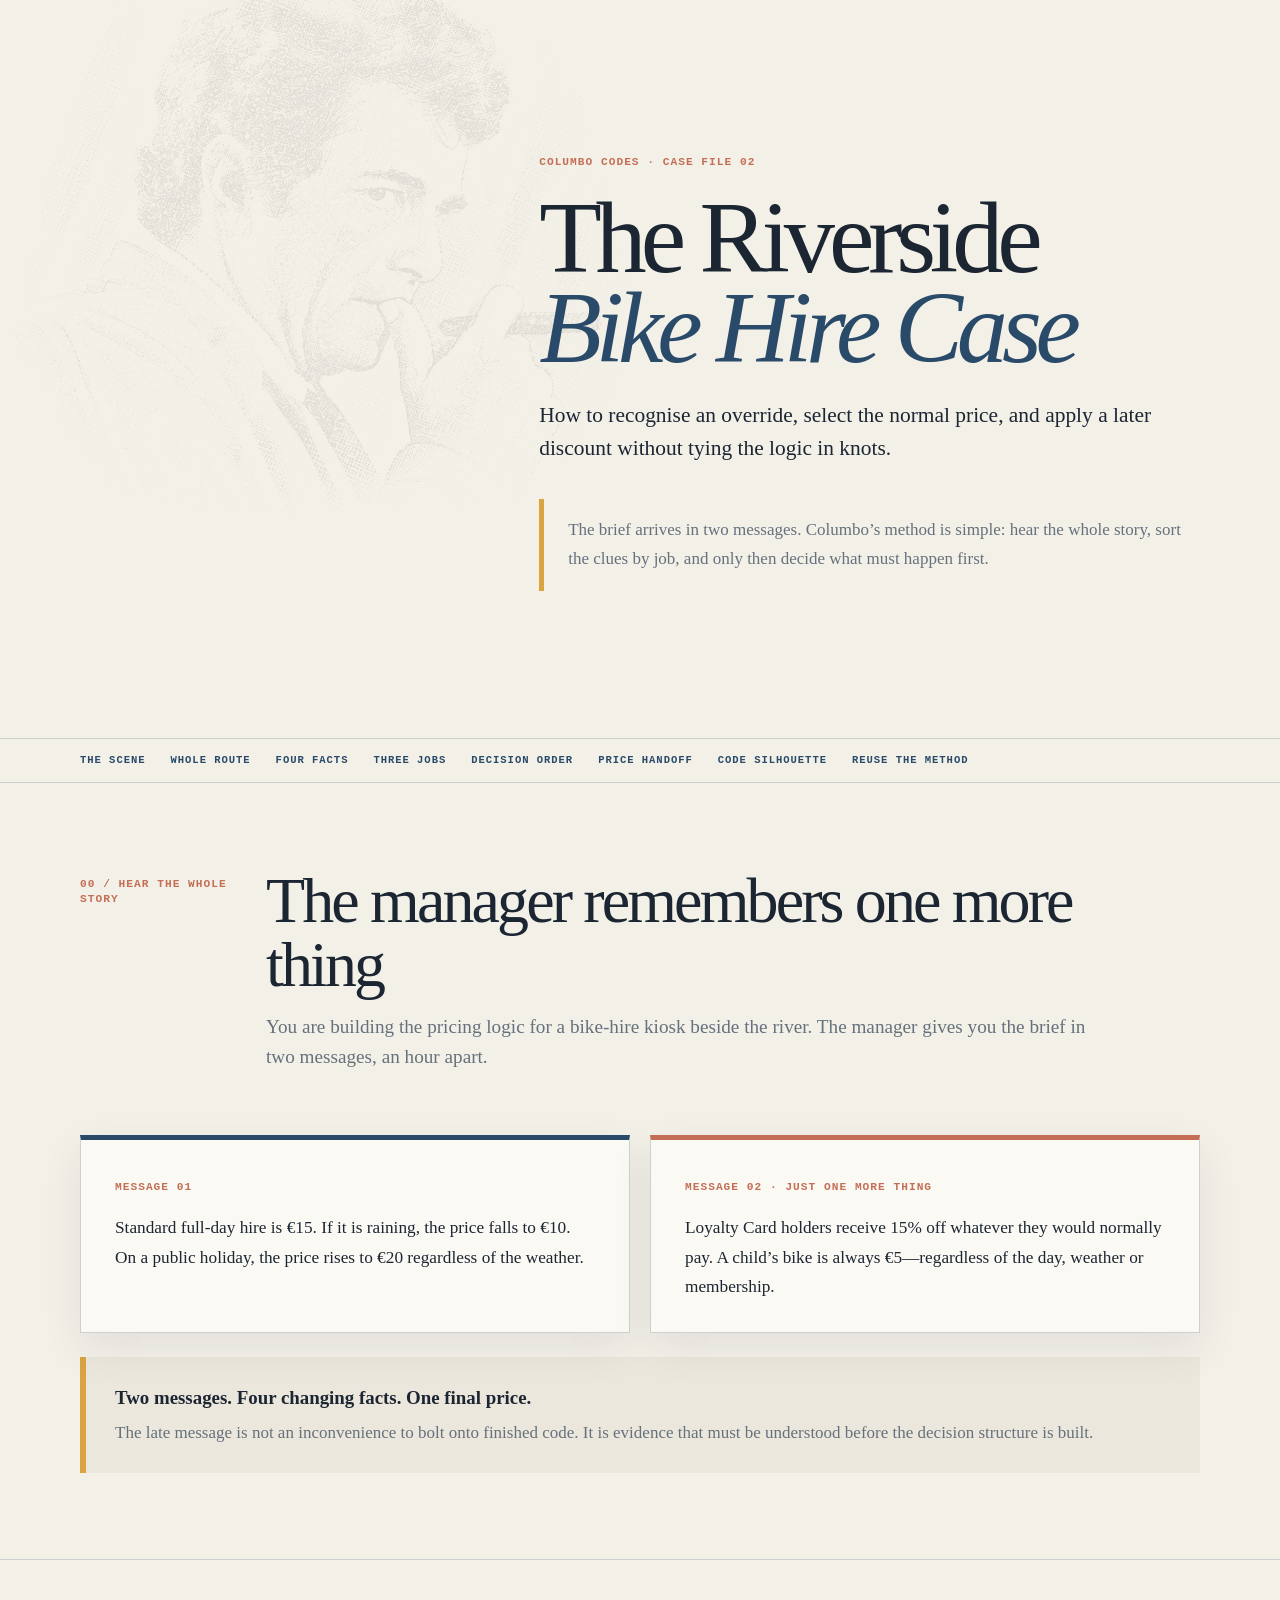
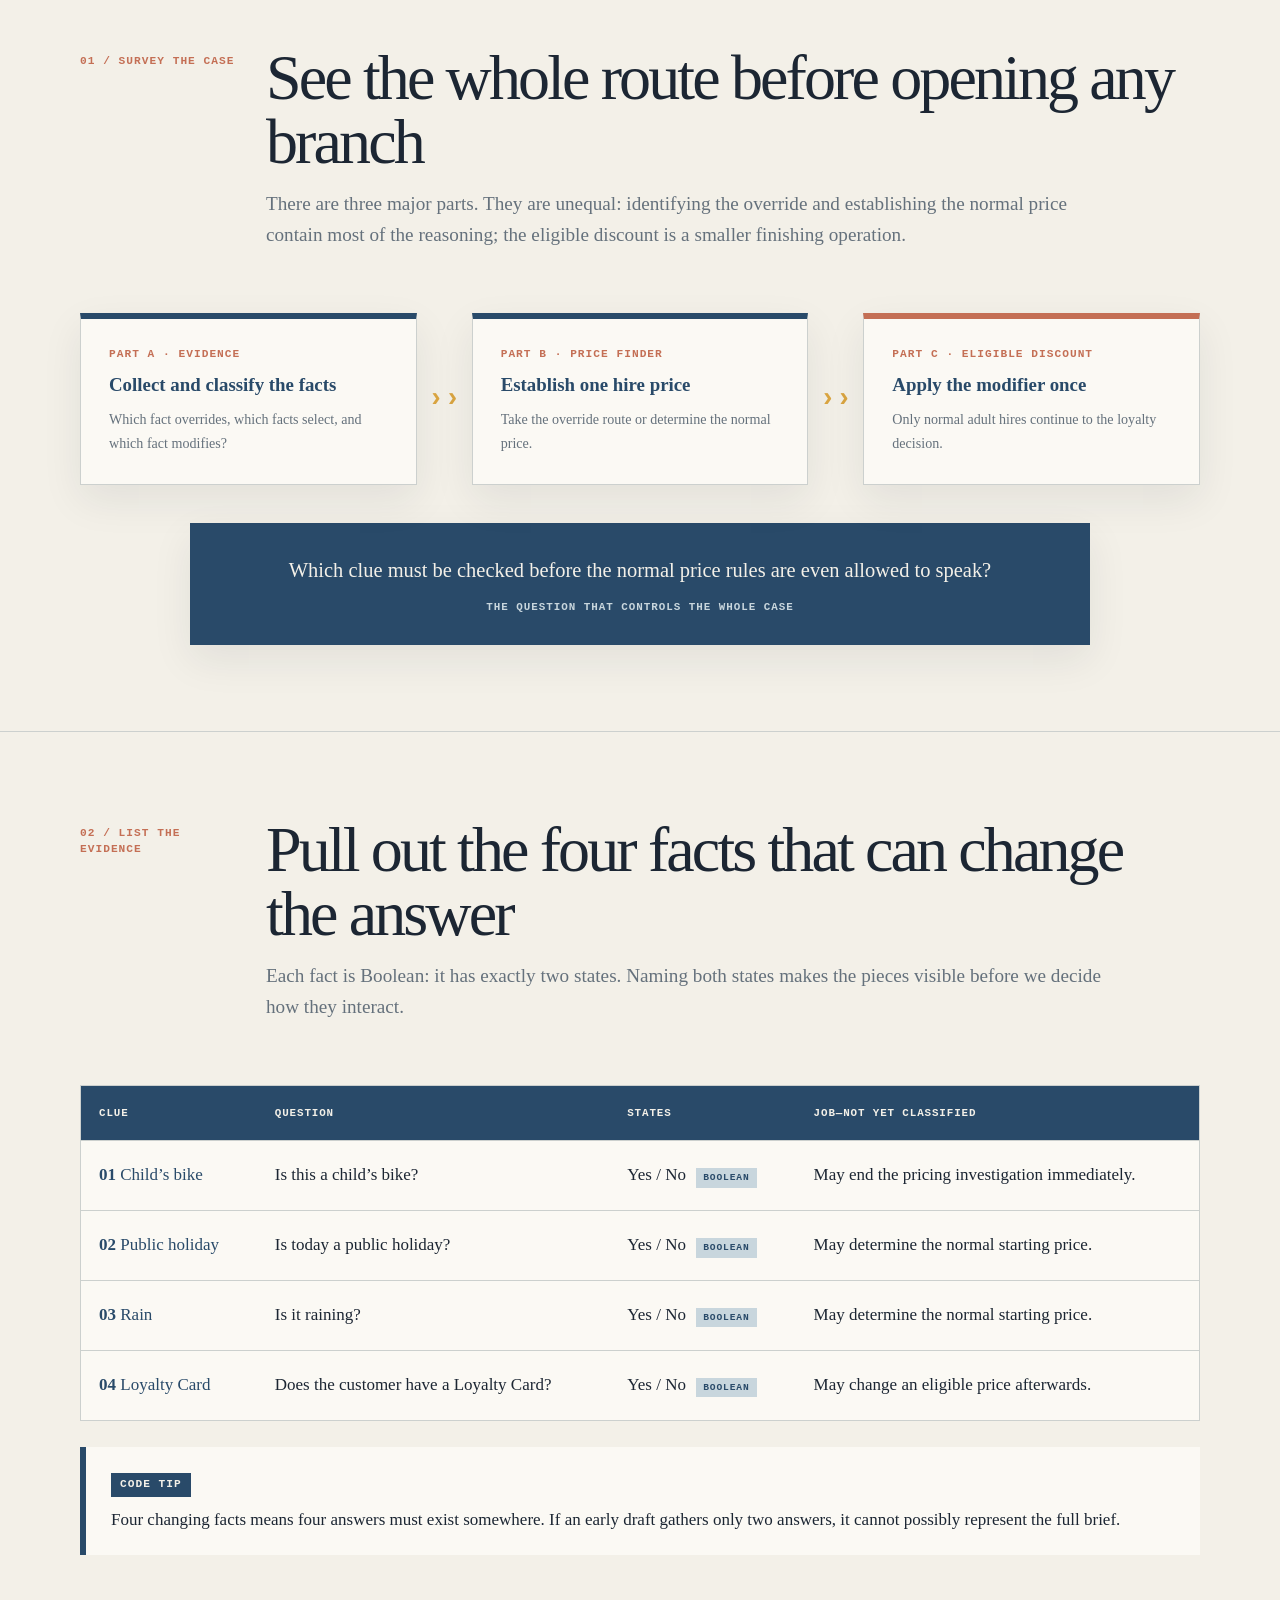
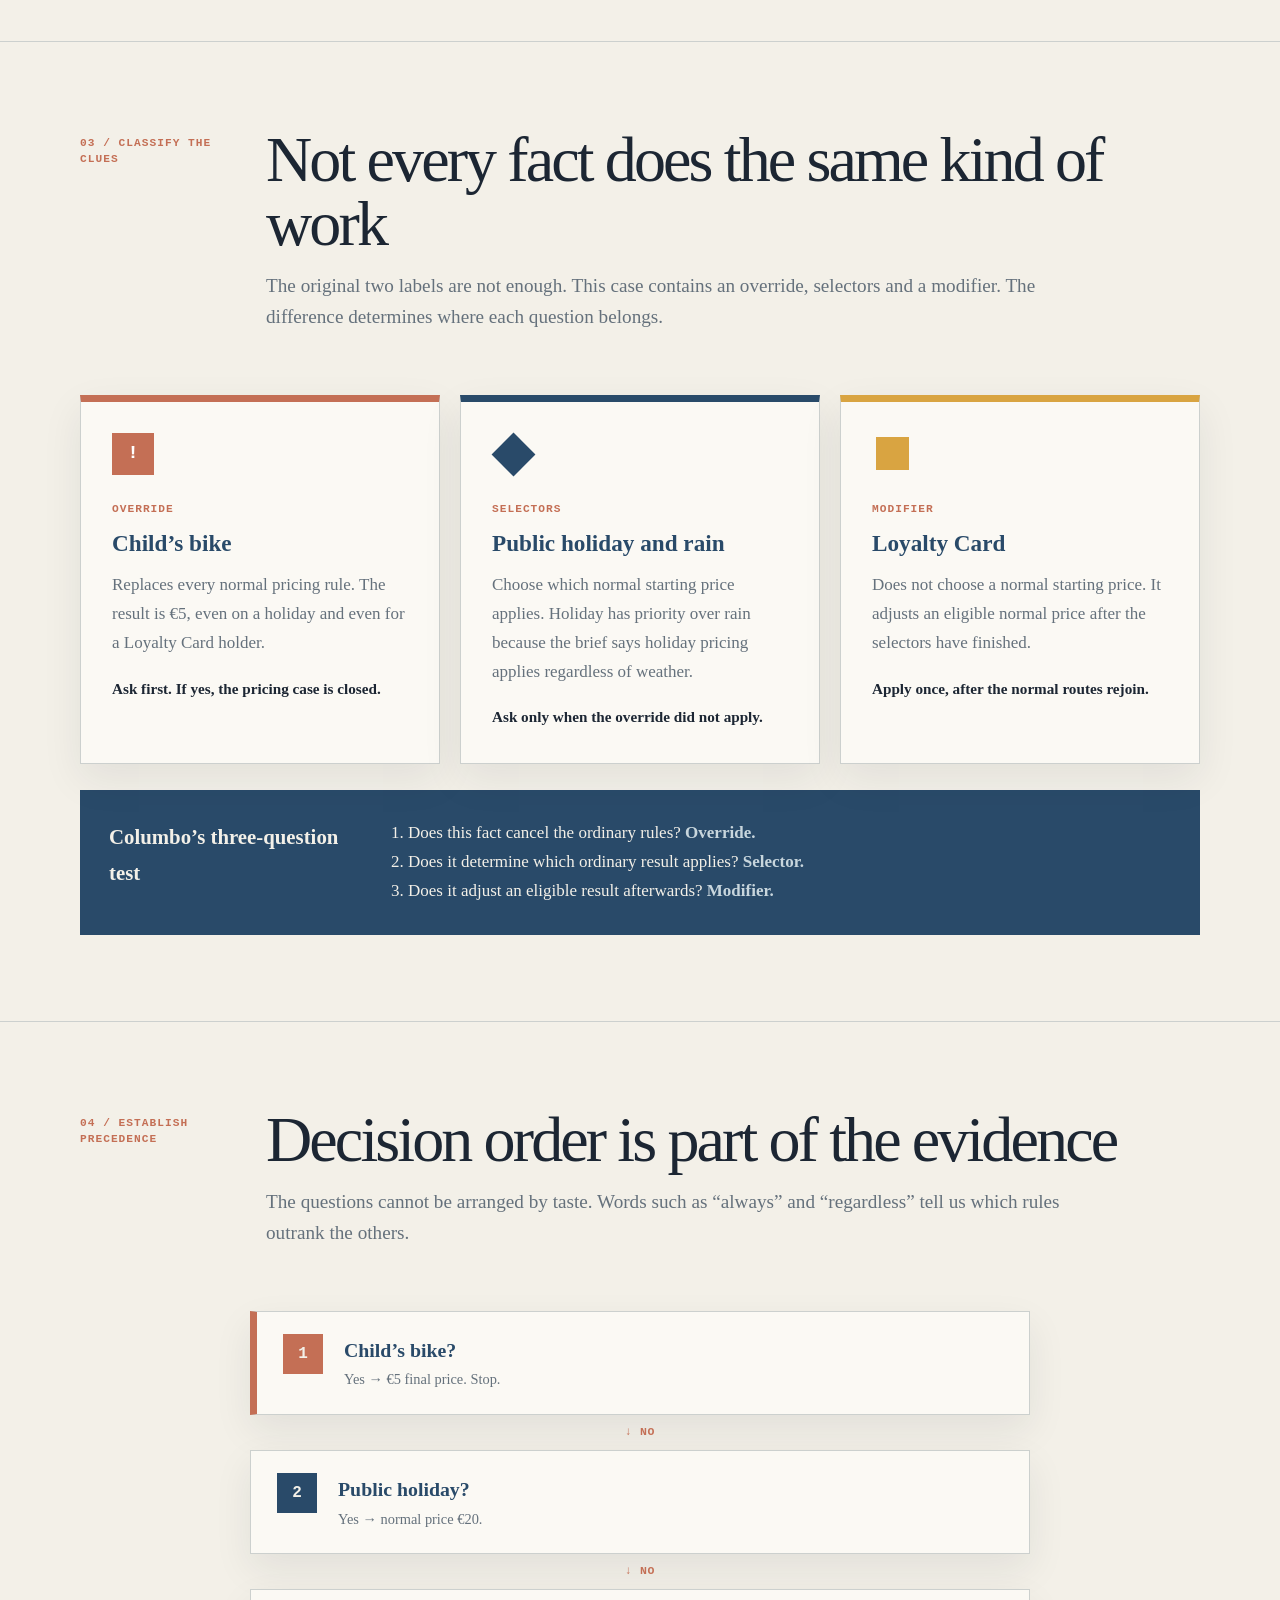
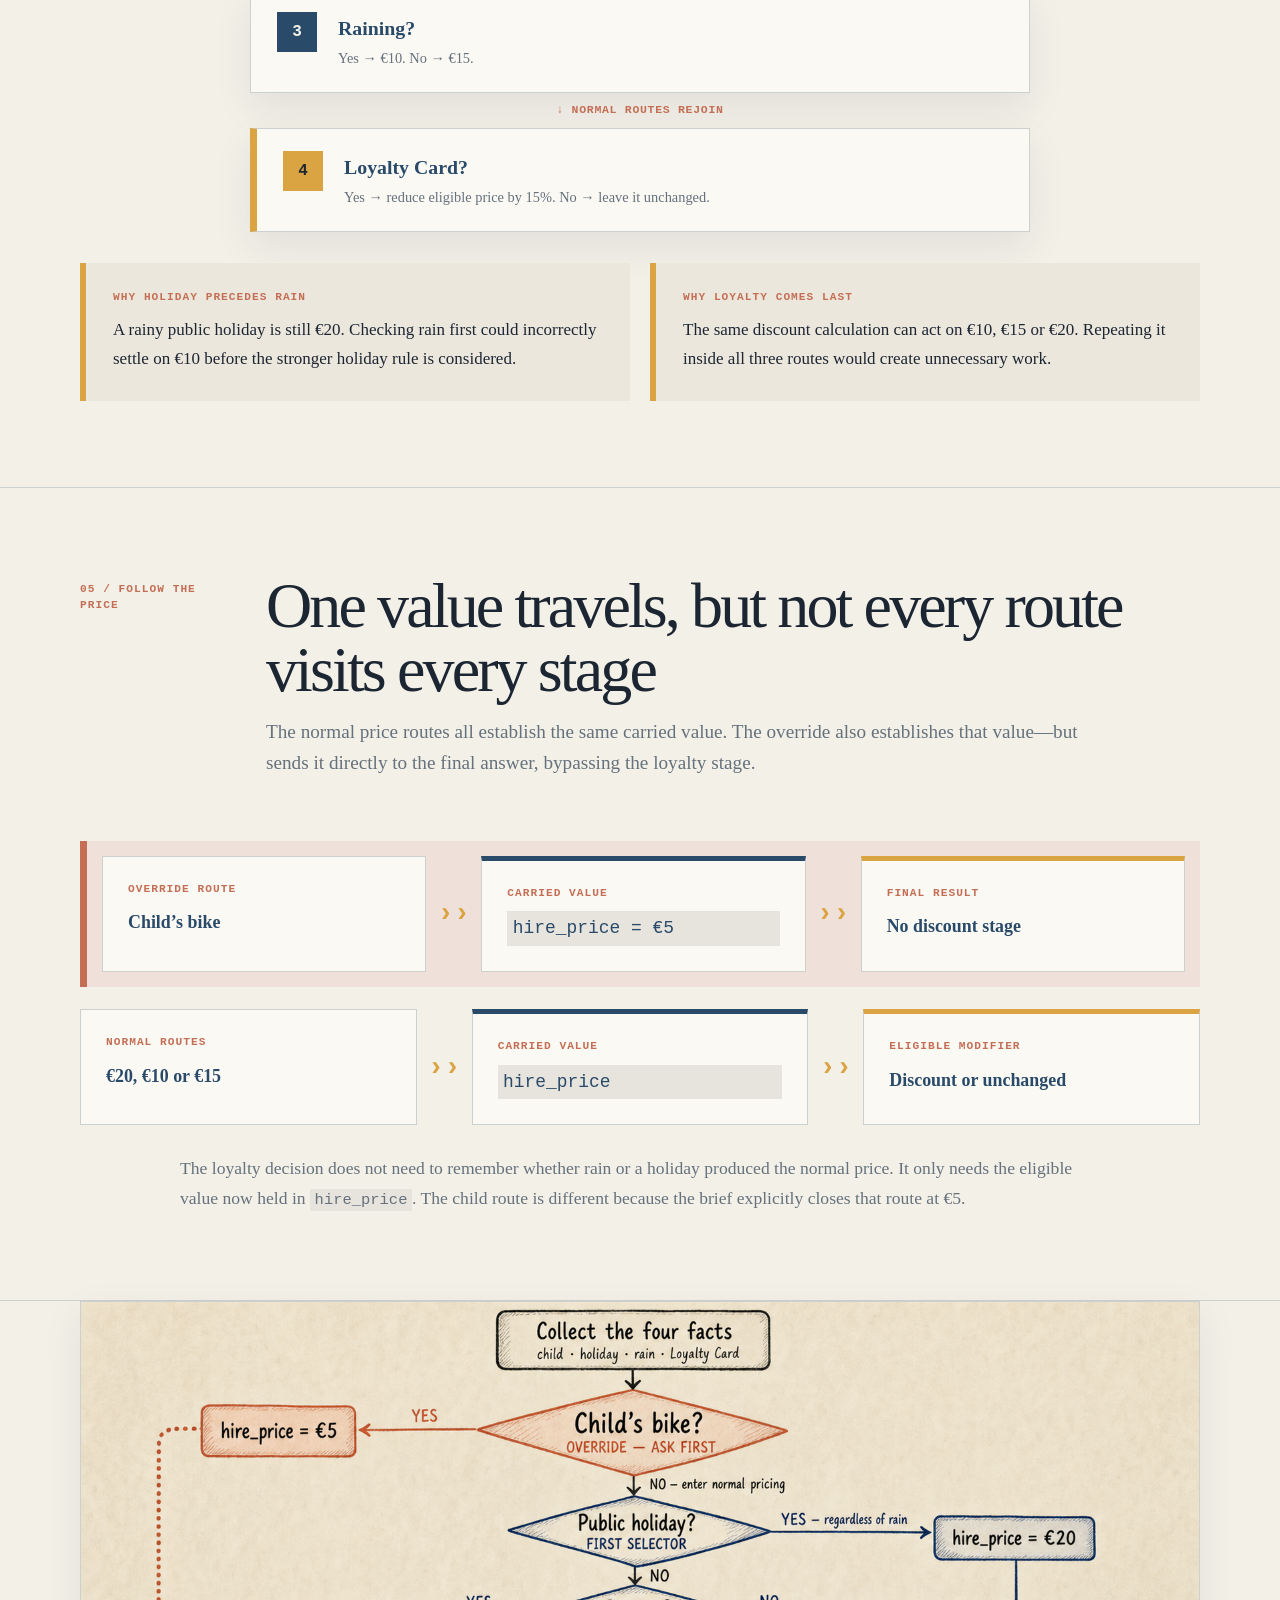
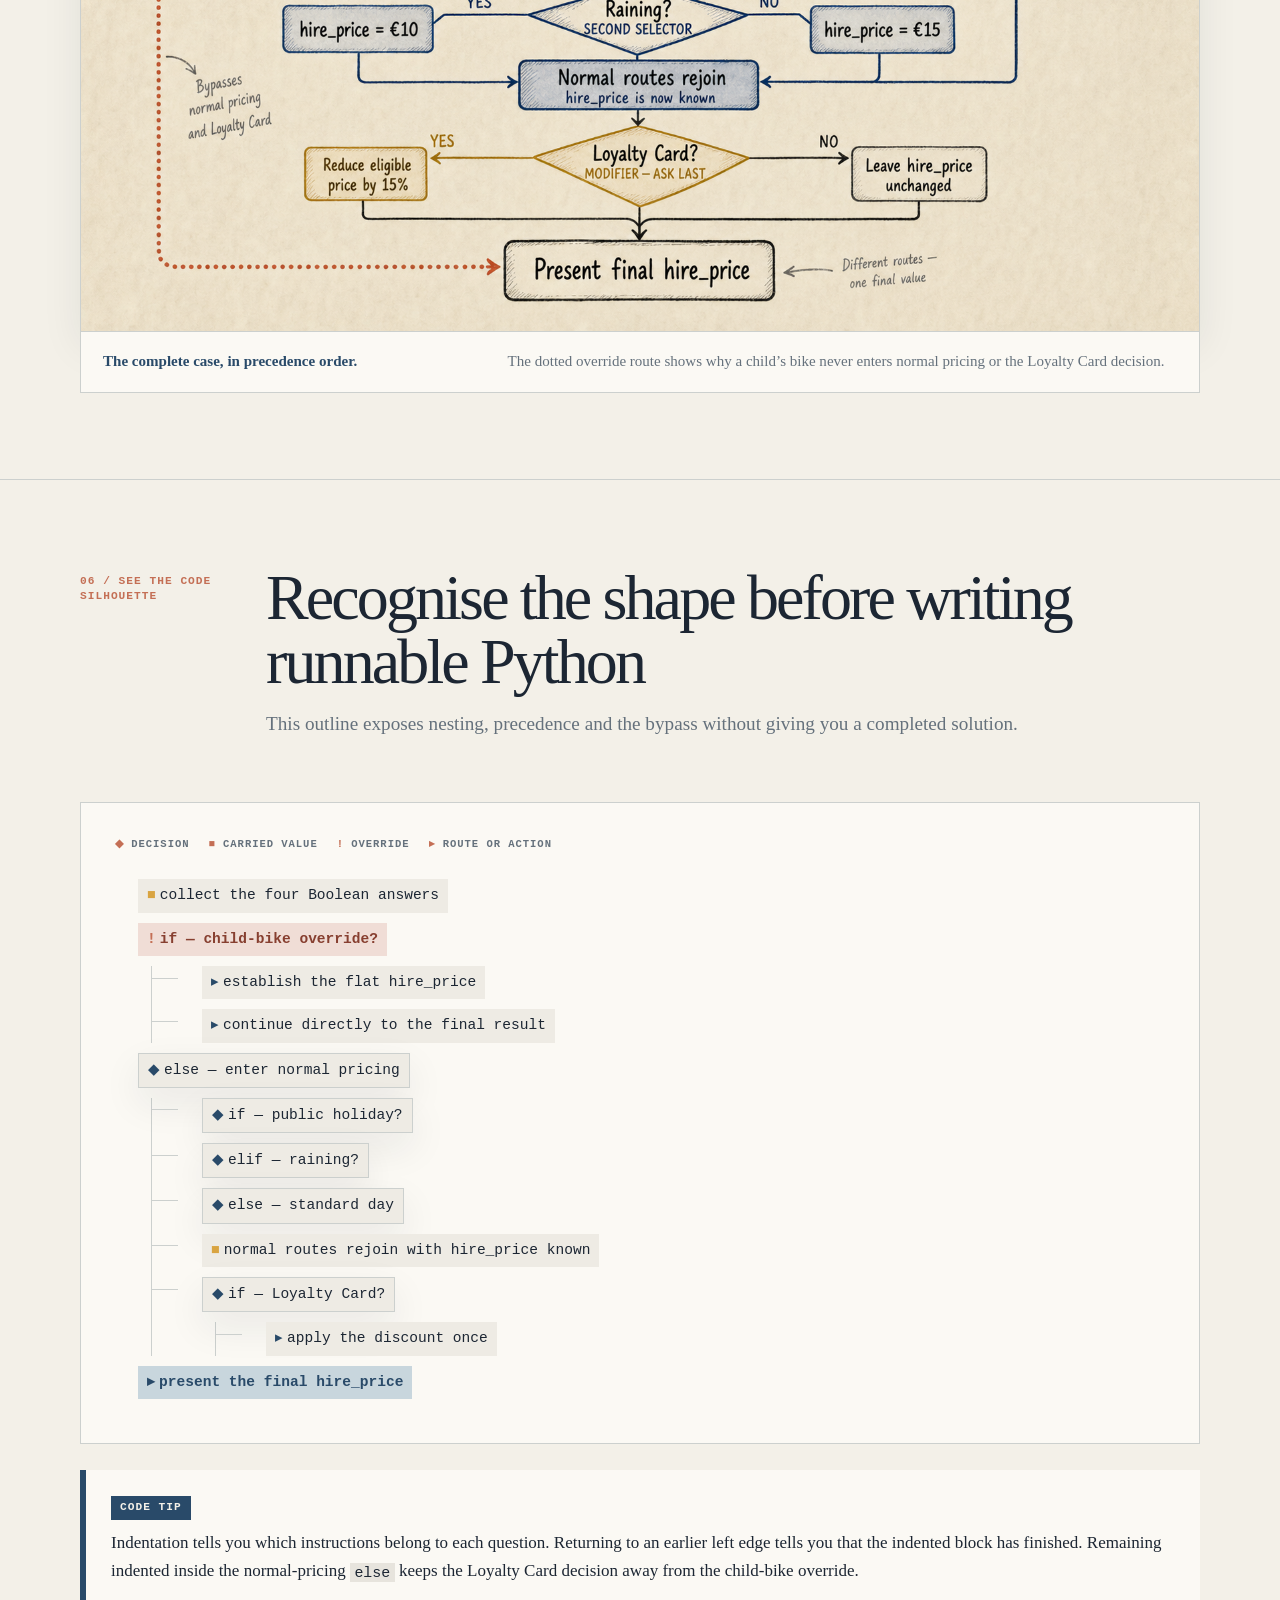
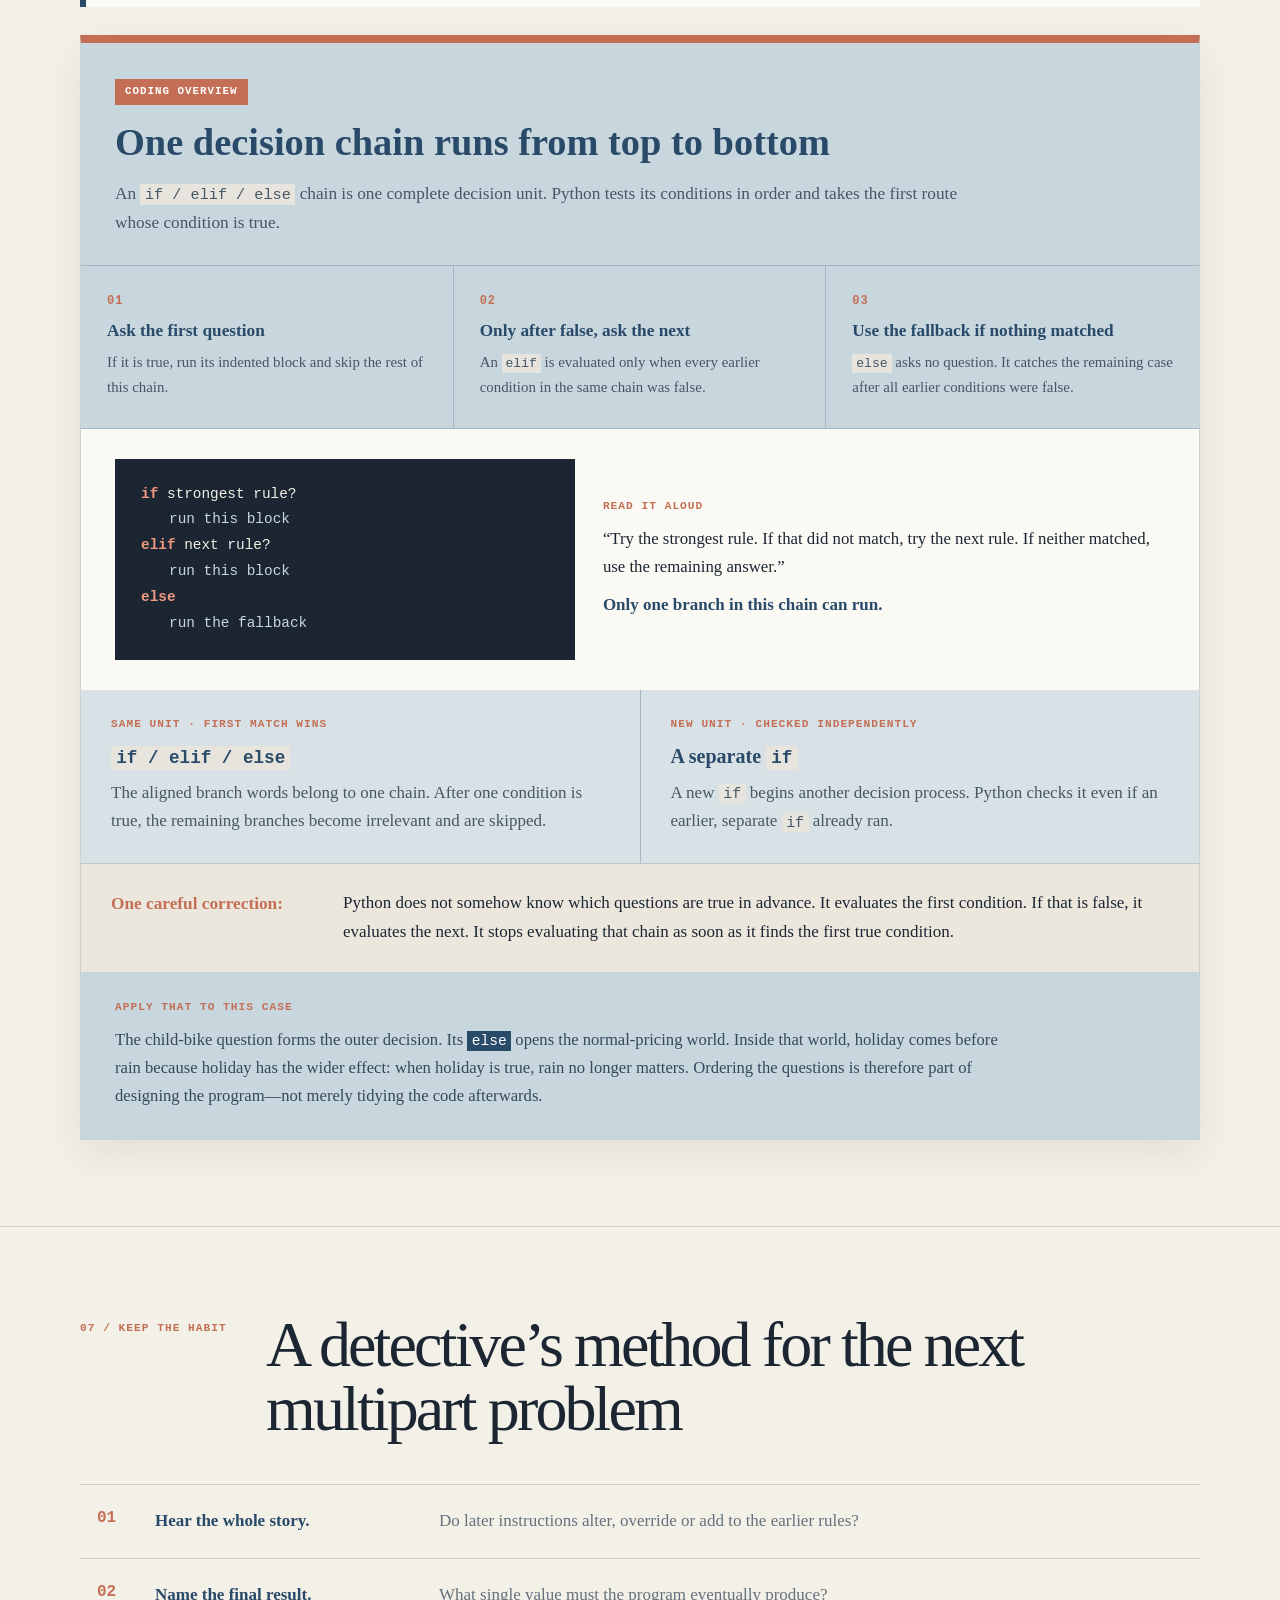
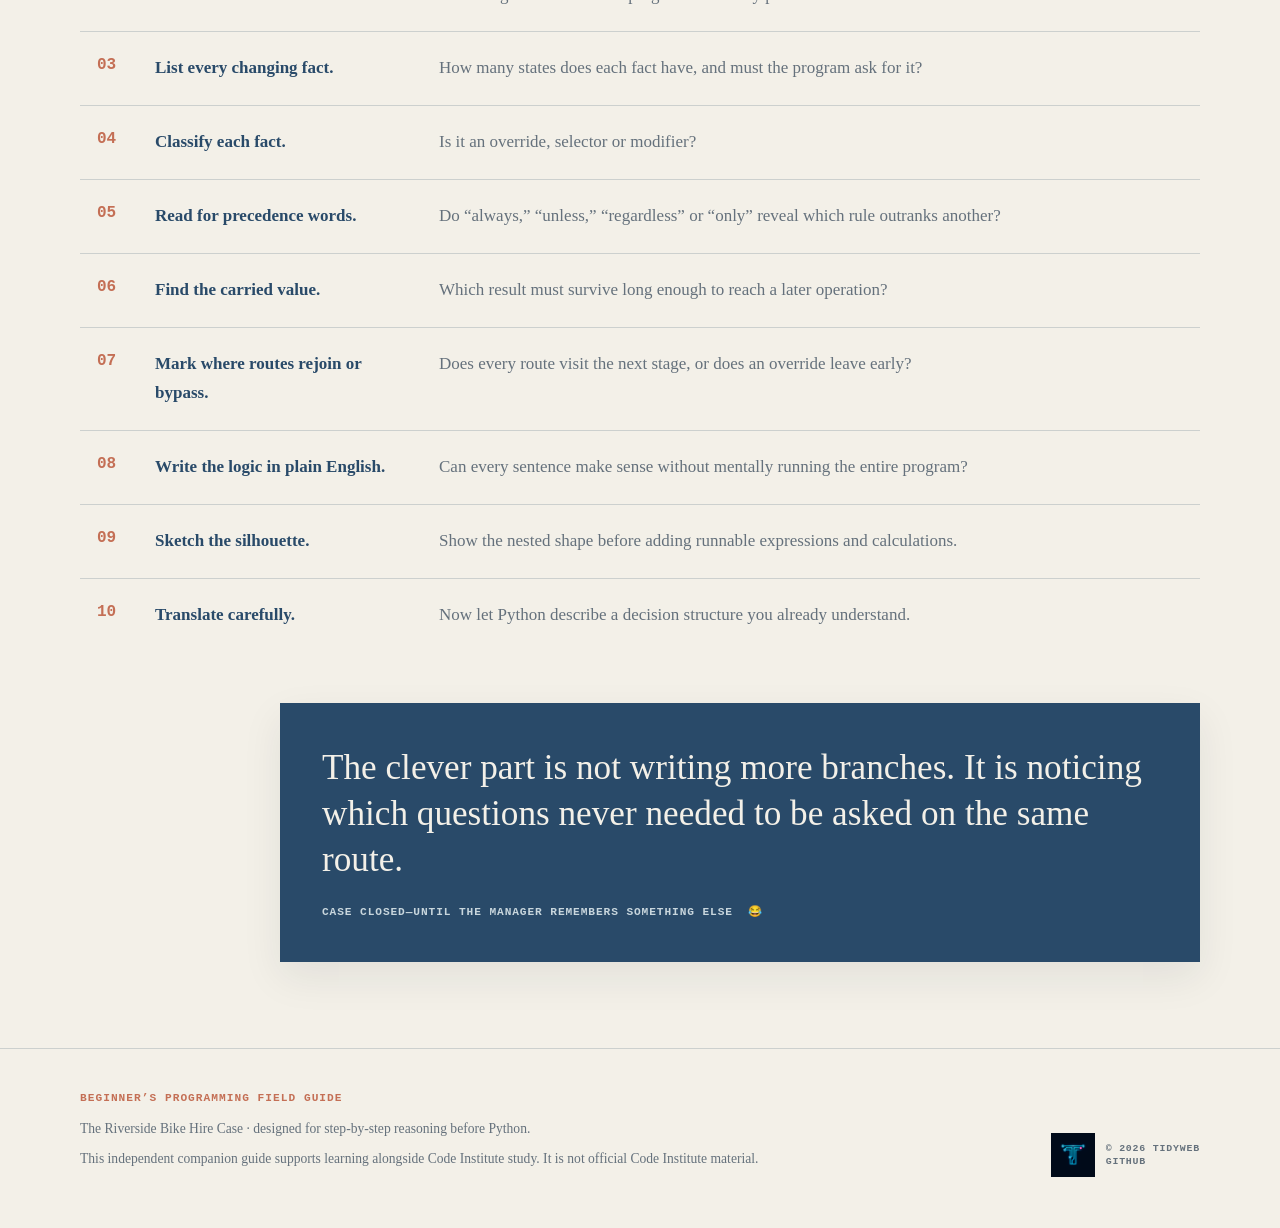
==== commit 4d8e979a: "Add Riverside decision flowchart" ====
--- a/Bike Hire Detective Guide.html
+++ b/Bike Hire Detective Guide.html
@@ -5,7 +5,7 @@
   <meta name="viewport" content="width=device-width, initial-scale=1">
   <meta name="description" content="A beginner's detective guide to planning multipart Python decisions before writing code.">
   <title>The Riverside Bike Hire Case — A Detective's Method</title>
-  <link rel="stylesheet" href="assets/bike-hire-detective-guide/styles.css?v=20260717-173959">
+  <link rel="stylesheet" href="assets/bike-hire-detective-guide/styles.css?v=20260719-184233">
 </head>
 <body>
 <header class="hero">
@@ -230,6 +230,23 @@
       </div>
 
       <p class="handoff-explanation">The loyalty decision does not need to remember whether rain or a holiday produced the normal price. It only needs the eligible value now held in <code>hire_price</code>. The child route is different because the brief explicitly closes that route at €5.</p>
+    </div>
+  </section>
+
+  <section class="flowchart-interlude" aria-labelledby="decision-flowchart-caption">
+    <div class="shell">
+      <figure class="decision-flowchart">
+        <div class="decision-flowchart-scroll" tabindex="0" aria-label="Scrollable Riverside Bike Hire decision flowchart">
+          <img
+            src="assets/bike-hire-detective-guide/riverside-bike-hire-decision-flowchart.png"
+            alt="A top-to-bottom bike-hire pricing flowchart. The child-bike override sets five euros and bypasses normal pricing and the Loyalty Card. Adult routes check public holiday before rain, establish a normal hire price, then apply or skip the Loyalty Card discount before presenting the final hire price."
+          >
+        </div>
+        <figcaption id="decision-flowchart-caption">
+          <strong>The complete case, in precedence order.</strong>
+          <span>The dotted override route shows why a child’s bike never enters normal pricing or the Loyalty Card decision.</span>
+        </figcaption>
+      </figure>
     </div>
   </section>
 
--- a/assets/bike-hire-detective-guide/styles.css
+++ b/assets/bike-hire-detective-guide/styles.css
@@ -131,6 +131,12 @@
 .value-box{border-top:5px solid var(--blue)!important}
 .final-box{border-top:5px solid var(--gold)!important}
 .handoff-explanation{max-width:920px;margin:29px auto 0;color:var(--muted);font-size:1.1rem}
+.flowchart-interlude{padding:0 0 86px;border-bottom:1px solid var(--line)}
+.decision-flowchart{margin:0}
+.decision-flowchart-scroll{overflow:visible;border:1px solid var(--line);background:#f6f0e4;box-shadow:var(--shadow)}
+.decision-flowchart img{display:block;width:100%;height:auto}
+.decision-flowchart figcaption{display:grid;grid-template-columns:minmax(250px,.72fr) minmax(0,1.28fr);gap:28px;padding:18px 22px;border:1px solid var(--line);border-top:0;background:var(--panel);color:var(--muted);font-size:.94rem;line-height:1.55}
+.decision-flowchart figcaption strong{color:var(--blue)}
 code{padding:.12em .3em;background:#e7e4dd;font-family:var(--mono);font-size:.88em}
 .skeleton{padding:34px;border:1px solid var(--line);background:var(--panel)}
 .legend{display:flex;flex-wrap:wrap;gap:19px;margin-bottom:28px;color:var(--muted);font-size:.66rem}
@@ -173,10 +179,14 @@
   .chain-steps article:last-child{border-bottom:0}
   .planning-sheet li{grid-template-columns:1fr;gap:6px}
   .footer-grid{grid-template-columns:1fr;align-items:start}
+  .decision-flowchart-scroll{overflow-x:auto;scrollbar-color:var(--gold) #e4ded2;scrollbar-width:thin}
+  .decision-flowchart-scroll:focus-visible{outline:3px solid var(--gold);outline-offset:4px}
+  .decision-flowchart img{width:760px;max-width:none}
+  .decision-flowchart figcaption{grid-template-columns:1fr;gap:7px}
 }
 @media(max-width:480px){
   .shell{width:min(100% - 28px,1120px)}h1{font-size:3.45rem}
-  .hero-copy{padding-top:160px}.section{padding:64px 0}
+  .hero-copy{padding-top:160px}.section{padding:64px 0}.flowchart-interlude{padding-bottom:64px}
   .message,.role-card,.skeleton{padding:23px}
   .overview-head,.chain-demo,.case-application{padding:24px}
   .process-compare article,.precision-note{padding:23px}
